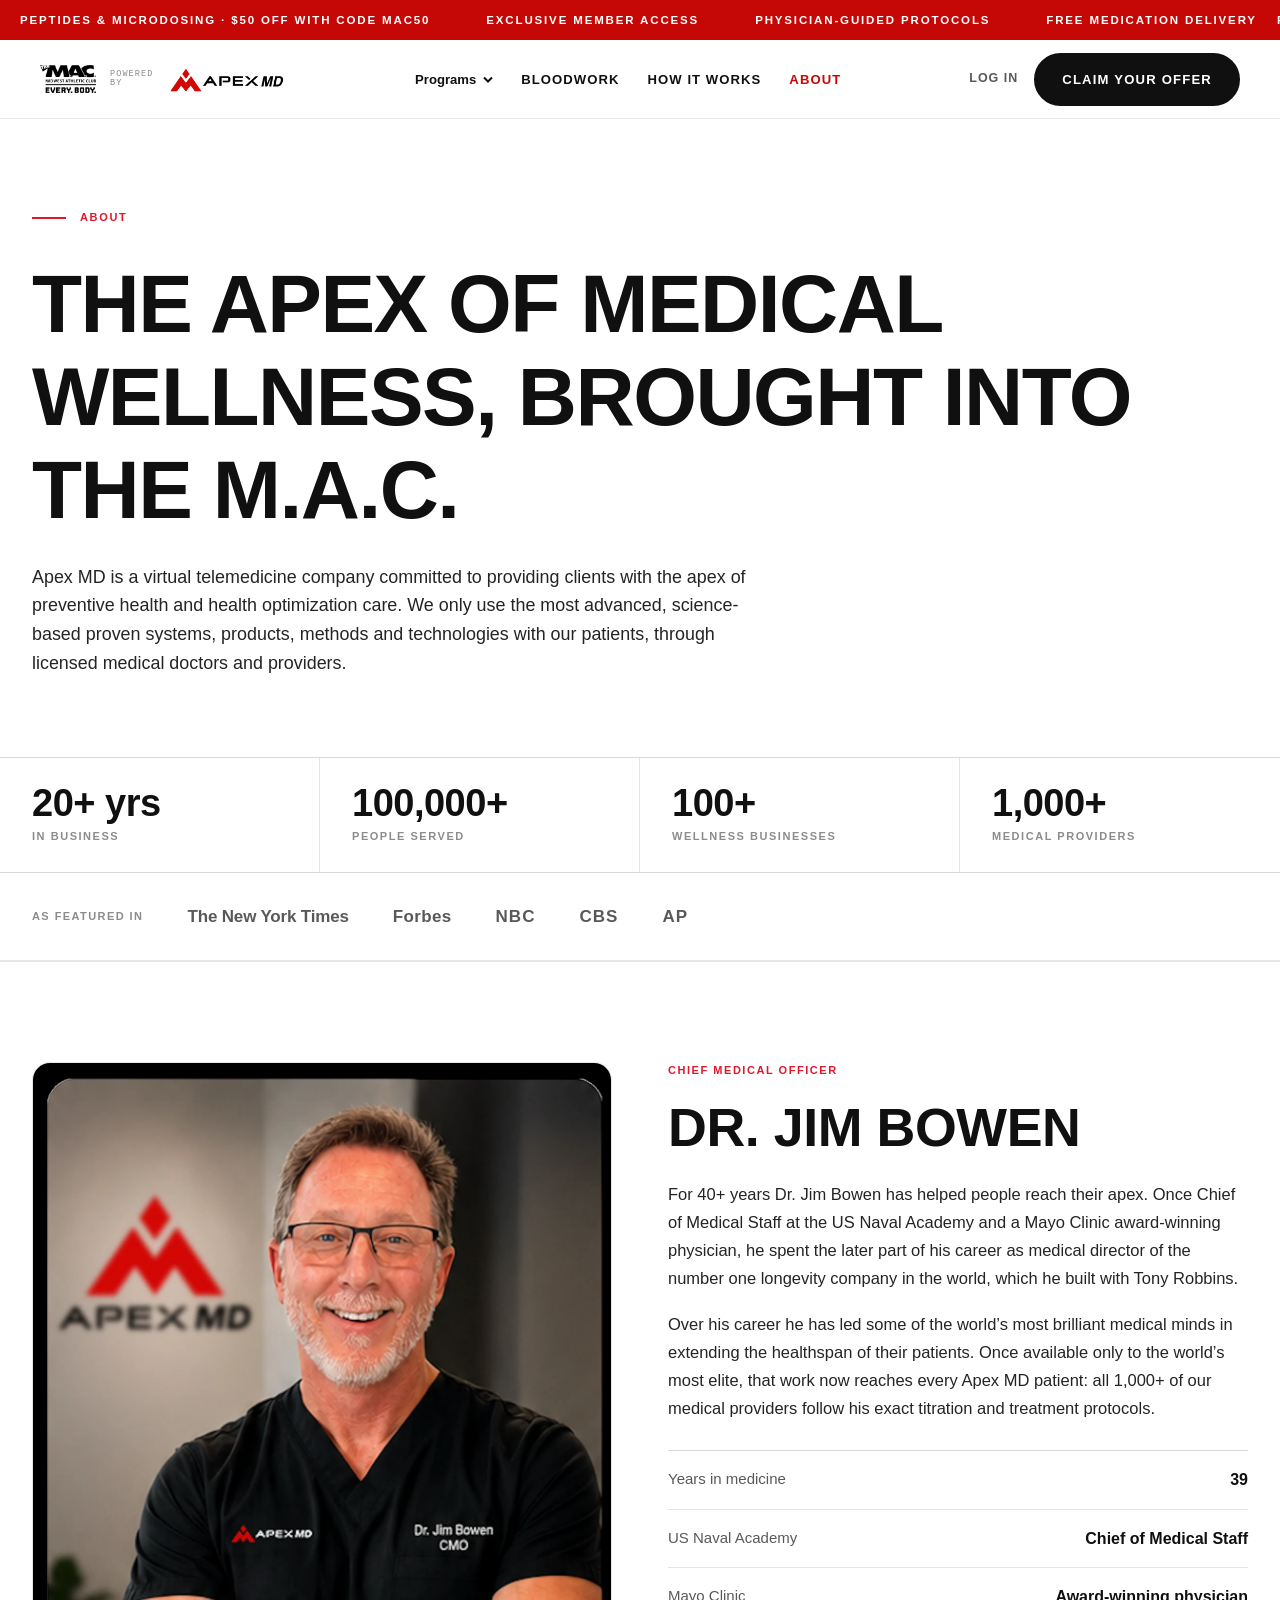
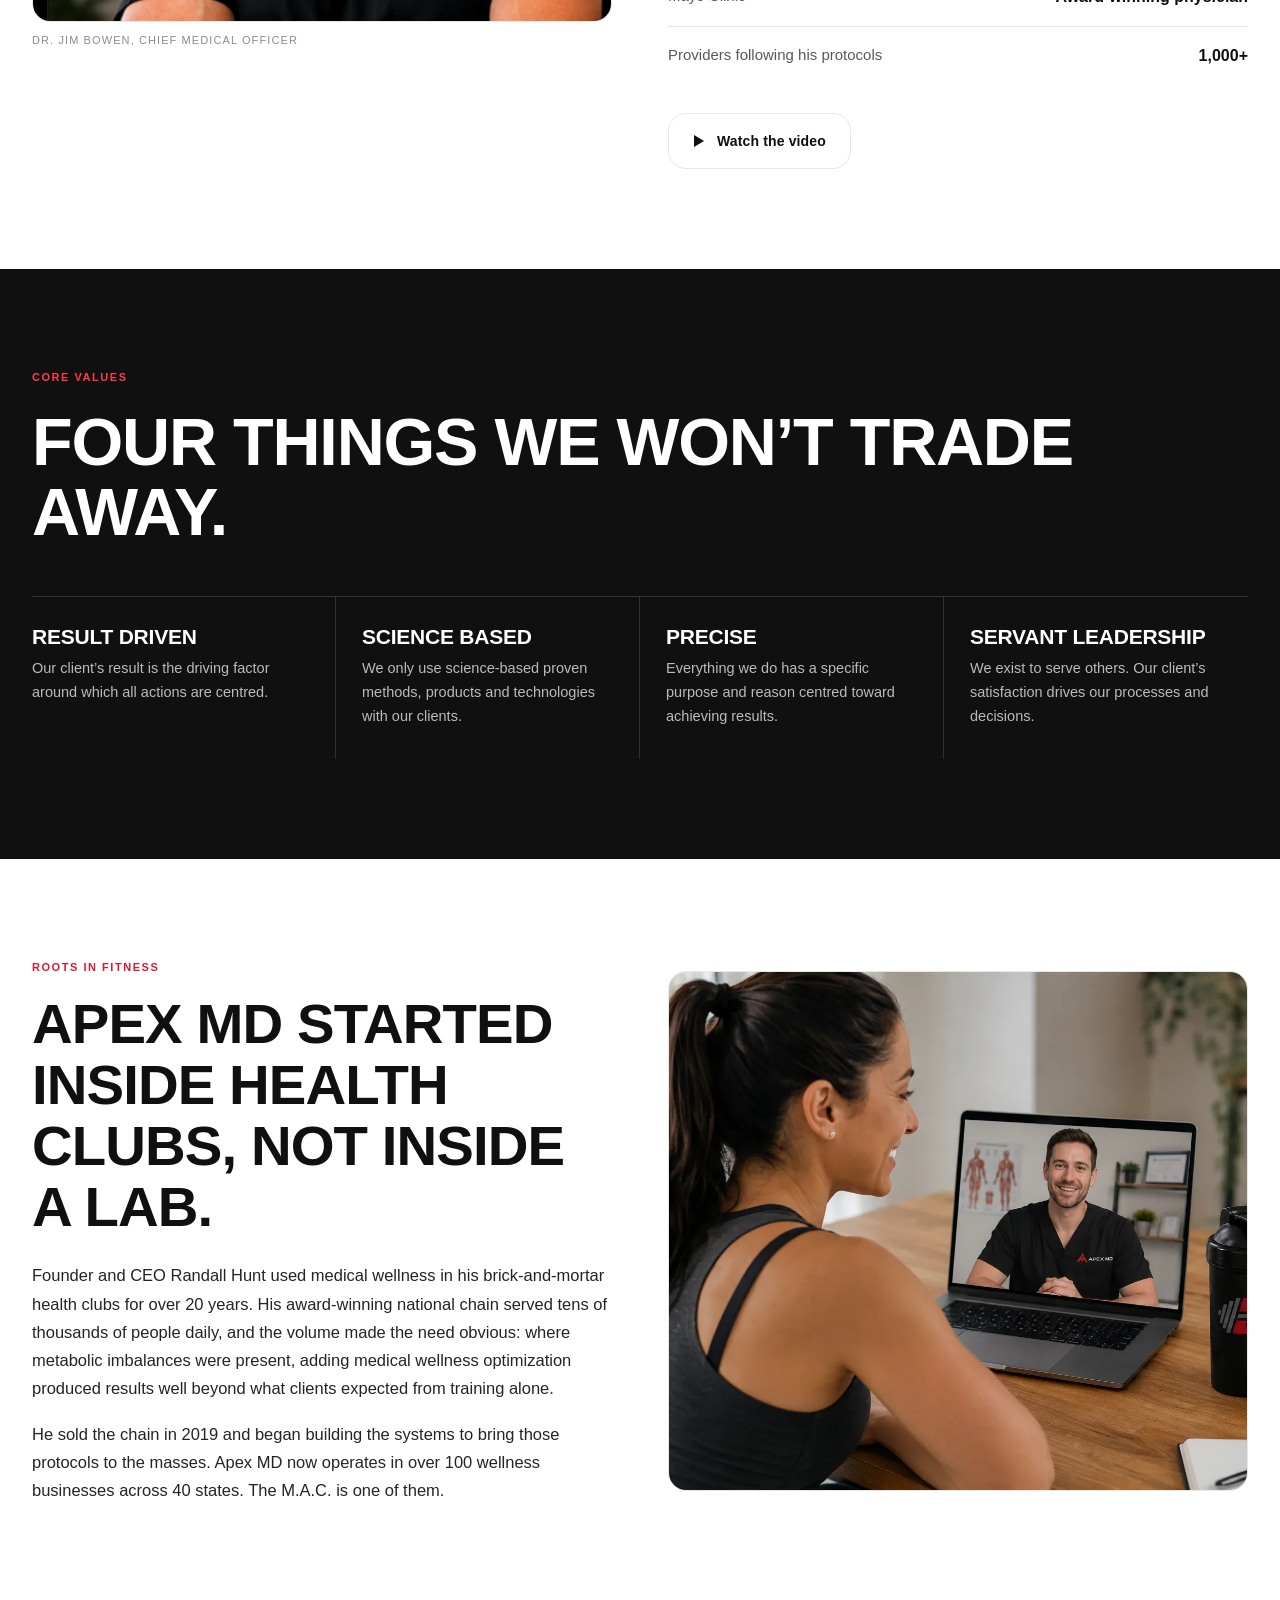
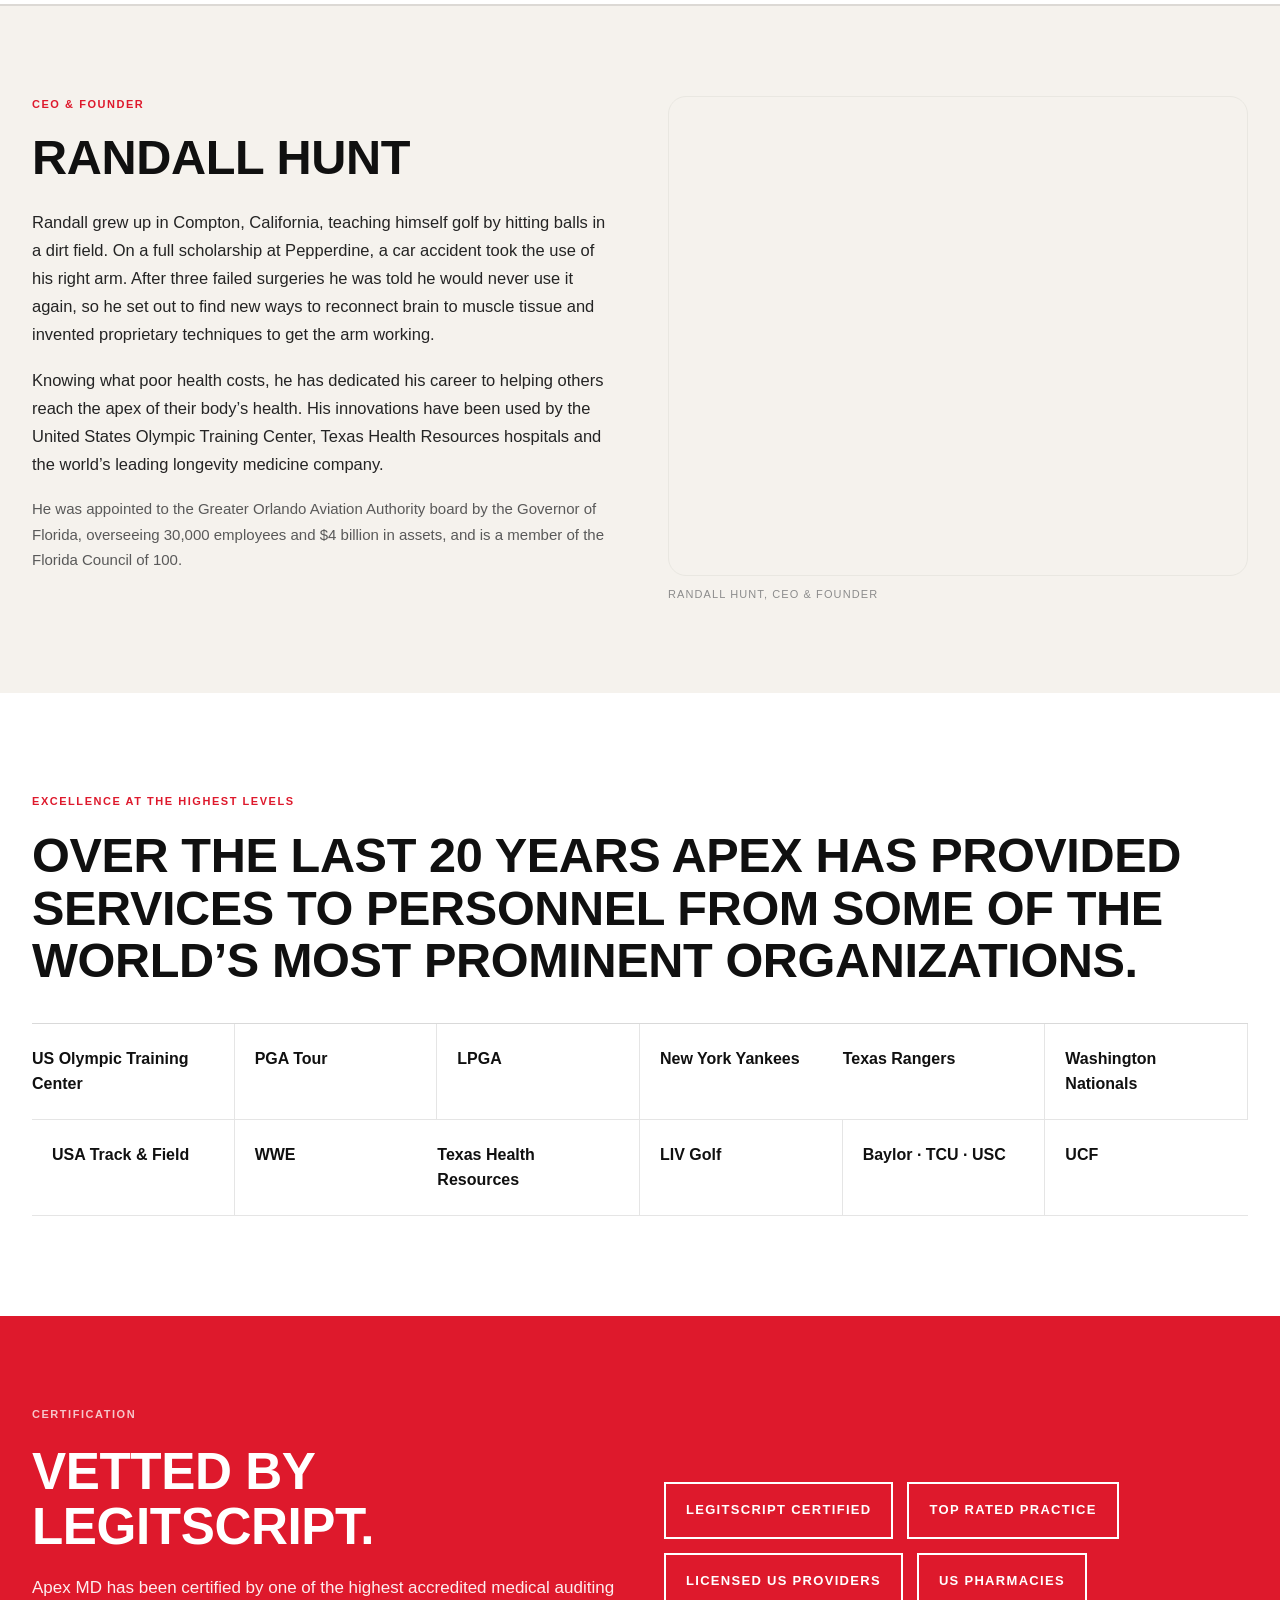
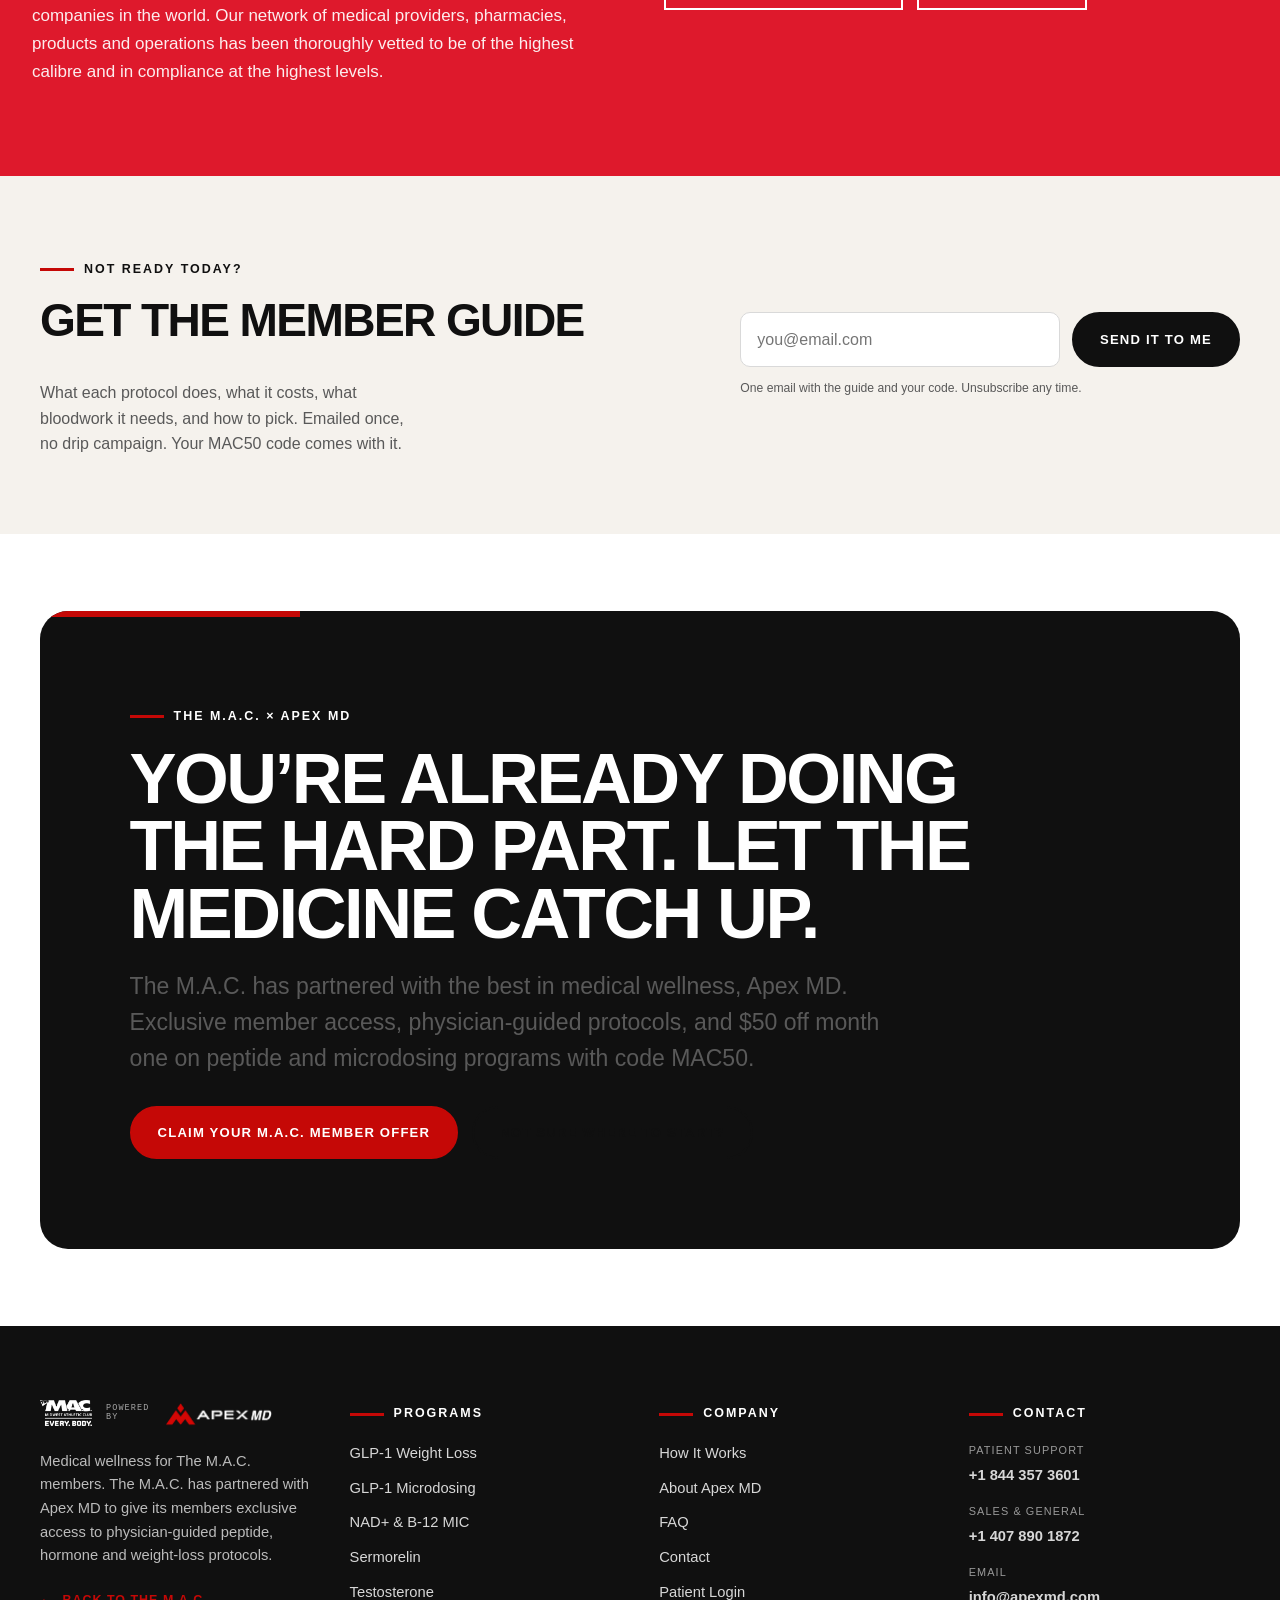
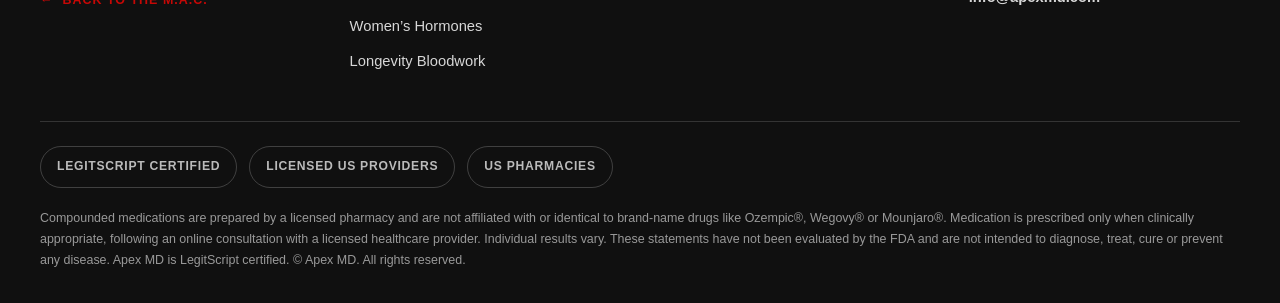
==== about.html @ b4d1290d "Build the MAC × Apex MD microsite on the DF360 architecture mac.apexmd.com rebuilt from the DF360 re" ====
<!DOCTYPE html>
<html lang="en">
<head>
<meta charset="utf-8">
<meta name="viewport" content="width=device-width, initial-scale=1">
<title>About — The M.A.C. × Apex MD</title>
<meta name="description" content="Apex MD is the medical wellness partner for The M.A.C. Physician-led protocols, quarterly bloodwork, and dosing tuned to your labs.">
<link rel="canonical" href="https://mac.apexmd.com/about.html">
<meta property="og:type" content="website">
<meta property="og:title" content="About — The M.A.C. × Apex MD">
<meta property="og:description" content="Apex MD is the medical wellness partner for The M.A.C. Physician-led protocols, quarterly bloodwork, and dosing tuned to your labs.">
<meta property="og:url" content="https://mac.apexmd.com/about.html">
<link rel="stylesheet" href="mac-theme.css">

<style id="sp-responsive">
[data-spfloat]{display:none}[data-spnav]{display:flex}[data-spburger]{display:none}
[data-spcall]{display:none}[data-splogin]{display:inline}
@media (max-width:1040px){
[data-spfloat]{display:flex}[data-spnav]{display:none}[data-spburger]{display:flex}
[data-spcall]{display:inline-flex}[data-splogin]{display:none}}
@media (max-width:560px){.mac-header .mac-btn--sm{display:none}.mac-header .mac-nav{gap:14px}[data-spburger] span,[data-spcall] span{display:none}}
@media (max-width:360px){.mac-header .mac-lockup__by{display:none}}
#spQuiz[hidden],#spResult[hidden],#spStep1[hidden],#spMobile[hidden]{display:none!important}
#spMobile{position:fixed;inset:0;z-index:2000;background:var(--mac-black,#111);color:#fff;padding:26px 22px;overflow:auto}
#spMobile a{display:block;padding:14px 0;border-bottom:1px solid rgba(255,255,255,.14);color:#fff;text-decoration:none;font-weight:800;letter-spacing:.04em;text-transform:uppercase}
#spMobile .spclose{background:none;border:0;color:#fff;font-size:2rem;cursor:pointer;float:right;line-height:1}
</style>
<script src="analytics.js"></script>
<link rel="icon" href="favicon.ico" sizes="any">
<link rel="icon" type="image/png" sizes="32x32" href="favicon-32.png">
<link rel="icon" type="image/png" sizes="16x16" href="favicon-16.png">
<link rel="apple-touch-icon" href="apple-touch-icon.png">
</head>
<body>
<!-- Google Tag Manager (noscript) -->
<noscript><iframe src="https://www.googletagmanager.com/ns.html?id=GTM-MVWKWK6D"
height="0" width="0" style="display:none;visibility:hidden"></iframe></noscript>
<!-- End Google Tag Manager (noscript) -->
<div class="sc-host" data-sc-name="About"><div style="background: rgb(255, 255, 255); color: rgb(16, 16, 16); font-family: var(--mac-font-body);">
  <div class="sc-host" data-sc-name="_SiteHeader"><div style="position: sticky; top: 0px; z-index: 1000;">
  <div class="mac-offerbar">
    <div class="mac-offerbar__track">
      <div class="mac-offerbar__set"><span>Peptides &amp; microdosing &middot; $50 off with code MAC50</span><span>Exclusive member access</span><span>Physician-guided protocols</span><span>Free medication delivery</span></div>
      <div class="mac-offerbar__set" aria-hidden="true"><span>Peptides &amp; microdosing &middot; $50 off with code MAC50</span><span>Exclusive member access</span><span>Physician-guided protocols</span><span>Free medication delivery</span></div>
    </div>
  </div>
  <header class="mac-header" style="position: static;">
    <div class="mac-container mac-nav">
      <a class="mac-lockup" href="index.html" style="display: flex; align-items: center; gap: 14px;">
        <img class="mac-lockup__mac" src="img/mac/logo-mac-dark.webp?v=67c2aa31" alt="The M.A.C." fetchpriority="high" decoding="async">
        <span class="mac-lockup__by" style="font-family: var(--mac-font-mono); font-size: 8.5px; line-height: 1.1; letter-spacing: 0.13em; text-transform: uppercase; color: var(--mac-gray-500); white-space: nowrap;">Powered<br>by</span>
        <img class="mac-lockup__apex" src="img/mac/logo-apex-dark.webp?v=c590a35a" alt="Apex MD" width="900" height="241" fetchpriority="high" decoding="async">
      </a>
      <nav class="mac-nav__links" data-spnav="1" style="">
        <div style="position: relative;">
          <button type="button" aria-haspopup="true" aria-expanded="false" style="display: flex; align-items: center; gap: 7px; background: none; border: 0px; padding: 8px 0px; cursor: pointer; font: inherit; color: inherit;">
            <span>Programs</span>
            <svg width="10" height="7" viewBox="0 0 10 7" fill="none" aria-hidden="true"><path d="M1 1.5 5 5.5 9 1.5" stroke="currentColor" stroke-width="2"></path></svg>
          </button>
          <div class="mac-navmenu" style="display: none;">
            <a href="weight-loss.html">GLP-1 Weight Loss</a>
            <a href="glp-1-microdosing.html">GLP-1 Microdosing</a>
            <a href="nad.html">NAD+ &amp; B-12 MIC</a>
            <a href="sermorelin.html">Sermorelin</a>
            <a href="testosterone.html">Testosterone</a>
            <a href="hormones.html">Women’s Hormones</a>
            <a href="bloodwork.html">Longevity Bloodwork</a>
          </div>
          
        </div>
        <a href="bloodwork.html">Bloodwork</a>
        <a href="how-it-works.html">How It Works</a>
        <a href="about.html" aria-current="page" style="color: var(--mac-red);">About</a>
      </nav>
      <div style="display: flex; align-items: center; gap: 16px; flex: 0 0 auto;">
        <button data-spburger="1" aria-label="Menu" style="align-items: center; gap: 9px; background: none; border: 0px; cursor: pointer; padding: 8px 2px; font-size: 0.8rem; font-weight: 800; letter-spacing: 0.08em; text-transform: uppercase; color: var(--mac-black);">
          <svg width="20" height="12" viewBox="0 0 20 12" fill="none" aria-hidden="true"><path d="M0 1h20M0 6h20M0 11h20" stroke="currentColor" stroke-width="2"></path></svg>
          <span>Menu</span>
        </button>
        <a href="tel:+18443573601" data-spcall="1" aria-label="Call patient support" style="align-items: center; gap: 8px; font-size: 0.78rem; font-weight: 800; letter-spacing: 0.06em; text-transform: uppercase; color: var(--mac-black); white-space: nowrap;">
          <svg width="15" height="15" viewBox="0 0 24 24" fill="none" aria-hidden="true"><path d="M22 16.9v3a2 2 0 0 1-2.2 2 19.8 19.8 0 0 1-8.6-3.1 19.5 19.5 0 0 1-6-6A19.8 19.8 0 0 1 2.1 4.2 2 2 0 0 1 4.1 2h3a2 2 0 0 1 2 1.7c.1.9.4 1.8.7 2.6a2 2 0 0 1-.5 2.1L8.1 9.7a16 16 0 0 0 6 6l1.3-1.3a2 2 0 0 1 2.1-.4c.8.3 1.7.6 2.6.7a2 2 0 0 1 1.7 2Z" stroke="currentColor" stroke-width="2"></path></svg>
          <span>Call</span>
        </a>
        <a href="https://ehr.apexmd.com/login" data-splogin="1" style="font-size: 0.78rem; font-weight: 800; letter-spacing: 0.08em; text-transform: uppercase; color: var(--mac-gray-700); white-space: nowrap;">Log In</a>
        <button class="mac-btn mac-btn--red mac-btn--sm" style="white-space: nowrap;">Claim Your Offer</button>
      </div>
    </div>
  </header>
  </div><button class="mac-float" data-spfloat="1" style="">
  <span>Not sure where to start? Take the 60-second quiz</span>
  <span style="color: var(--mac-red);">→</span></button></div>

  <section data-screen-label="Hero" style="border-bottom: 1px solid rgb(217, 217, 217);">
    <div style="max-width: 1320px; margin: 0px auto; padding: 90px 32px 80px;">
      <div style="display: flex; align-items: center; gap: 14px; margin-bottom: 30px;">
        <span style="width: 34px; height: 2px; background: rgb(222, 25, 44); display: block;"></span>
        <span style="font-size: 11px; font-weight: 700; letter-spacing: 0.15em; text-transform: uppercase; color: rgb(222, 25, 44);">About</span>
      </div>
      <h1 style="font-size: clamp(44px, 6.4vw, 96px); line-height: 1.14; letter-spacing: -0.018em; margin: 0px 0px 26px; max-width: 15em;">The Apex of Medical Wellness, Brought Into The M.A.C.</h1>
      <p style="font-size: clamp(16px, 1.4vw, 20px); line-height: 1.6; color: rgb(36, 36, 36); max-width: 42em; margin: 0px;">Apex MD is a virtual telemedicine company committed to providing clients with the apex of preventive health and health optimization care. We only use the most advanced, science-based proven systems, products, methods and technologies with our patients, through licensed medical doctors and providers.</p>
    </div>
    <div style="display: grid; grid-template-columns: repeat(auto-fit, minmax(200px, 1fr)); border-top: 1px solid rgb(217, 217, 217); max-width: 1320px; margin: 0px auto;">
      <div style="padding: 26px 32px; border-right: 1px solid rgba(0, 0, 0, 0.1);">
        <div style="font-size: clamp(26px, 3vw, 38px); font-weight: 700; letter-spacing: -0.013em; line-height: 1;">20+ yrs</div>
        <div style="font-size: 11px; font-weight: 700; letter-spacing: 0.14em; text-transform: uppercase; color: rgb(140, 140, 140); margin-top: 6px;">In business</div>
      </div>
      <div style="padding: 26px 32px; border-right: 1px solid rgba(0, 0, 0, 0.1);">
        <div style="font-size: clamp(26px, 3vw, 38px); font-weight: 700; letter-spacing: -0.013em; line-height: 1;">100,000+</div>
        <div style="font-size: 11px; font-weight: 700; letter-spacing: 0.14em; text-transform: uppercase; color: rgb(140, 140, 140); margin-top: 6px;">People served</div>
      </div>
      <div style="padding: 26px 32px; border-right: 1px solid rgba(0, 0, 0, 0.1);">
        <div style="font-size: clamp(26px, 3vw, 38px); font-weight: 700; letter-spacing: -0.013em; line-height: 1;">100+</div>
        <div style="font-size: 11px; font-weight: 700; letter-spacing: 0.14em; text-transform: uppercase; color: rgb(140, 140, 140); margin-top: 6px;">Wellness businesses</div>
      </div>
      <div style="padding: 26px 32px;">
        <div style="font-size: clamp(26px, 3vw, 38px); font-weight: 700; letter-spacing: -0.013em; line-height: 1;">1,000+</div>
        <div style="font-size: 11px; font-weight: 700; letter-spacing: 0.14em; text-transform: uppercase; color: rgb(140, 140, 140); margin-top: 6px;">Medical providers</div>
      </div>
    </div>
  </section>

  <section data-screen-label="Press" style="border-bottom: 2px solid rgba(0, 0, 0, 0.1);">
    <div style="max-width: 1320px; margin: 0px auto; padding: 30px 32px; display: flex; flex-wrap: wrap; align-items: center; gap: 14px 44px;">
      <span style="font-size: 11px; font-weight: 700; letter-spacing: 0.13em; text-transform: uppercase; color: rgb(140, 140, 140);">As featured in</span>
      <span style="font-size: 17px; font-weight: 700; letter-spacing: -0.01em; color: rgb(89, 89, 89);">The New York Times</span>
      <span style="font-size: 17px; font-weight: 700; letter-spacing: 0.02em; color: rgb(89, 89, 89);">Forbes</span>
      <span style="font-size: 17px; font-weight: 700; letter-spacing: 0.06em; color: rgb(89, 89, 89);">NBC</span>
      <span style="font-size: 17px; font-weight: 700; letter-spacing: 0.06em; color: rgb(89, 89, 89);">CBS</span>
      <span style="font-size: 17px; font-weight: 700; letter-spacing: 0.06em; color: rgb(89, 89, 89);">AP</span>
    </div>
  </section>

  <section data-screen-label="Dr Bowen" style="max-width: 1320px; margin: 0px auto; padding: 100px 32px;">
    <div style="display: grid; grid-template-columns: repeat(auto-fit, minmax(320px, 1fr)); gap: 56px; align-items: start;">
      <div>
        <div style="height: 560px; border: 1px solid rgb(233, 231, 225); border-radius: 18px; overflow: hidden;">
          <img src="img/apex/bowen-portrait.webp?v=87593d85" alt="Dr. Jim Bowen, Chief Medical Officer" style="width: 100%; height: 100%; object-fit: cover; object-position: center top; display: block;" width="1214" height="1735" loading="lazy" decoding="async">
        </div>
        <div style="font-size: 11px; letter-spacing: 0.1em; text-transform: uppercase; color: rgb(140, 140, 140); margin-top: 10px;">Dr. Jim Bowen, Chief Medical Officer</div>
      </div>
      <div>
        <div style="font-size: 11px; font-weight: 700; letter-spacing: 0.14em; text-transform: uppercase; color: rgb(222, 25, 44); margin-bottom: 18px;">Chief Medical Officer</div>
        <h2 style="font-size: clamp(32px, 4.2vw, 56px); line-height: 1.08; letter-spacing: -0.008em; margin: 0px 0px 24px;">Dr. Jim Bowen</h2>
        <p style="font-size: 16.5px; line-height: 1.7; color: rgb(36, 36, 36); margin: 0px 0px 18px;">For 40+ years Dr. Jim Bowen has helped people reach their apex. Once Chief of Medical Staff at the US Naval Academy and a Mayo Clinic award-winning physician, he spent the later part of his career as medical director of the number one longevity company in the world, which he built with Tony Robbins.</p>
        <p style="font-size: 16.5px; line-height: 1.7; color: rgb(36, 36, 36); margin: 0px 0px 18px;">Over his career he has led some of the world’s most brilliant medical minds in extending the healthspan of their patients. Once available only to the world’s most elite, that work now reaches every Apex MD patient: all 1,000+ of our medical providers follow his exact titration and treatment protocols.</p>
        <div style="border-top: 1px solid rgb(217, 217, 217); margin: 28px 0px;">
          <div style="padding: 16px 0px; border-bottom: 1px solid rgba(0, 0, 0, 0.1); display: flex; justify-content: space-between; gap: 20px;"><span style="font-size: 15px; color: rgb(89, 89, 89);">Years in medicine</span><span style="font-size: 16px; font-weight: 700;">39</span></div>
          <div style="padding: 16px 0px; border-bottom: 1px solid rgba(0, 0, 0, 0.1); display: flex; justify-content: space-between; gap: 20px;"><span style="font-size: 15px; color: rgb(89, 89, 89);">US Naval Academy</span><span style="font-size: 16px; font-weight: 700;">Chief of Medical Staff</span></div>
          <div style="padding: 16px 0px; border-bottom: 1px solid rgba(0, 0, 0, 0.1); display: flex; justify-content: space-between; gap: 20px;"><span style="font-size: 15px; color: rgb(89, 89, 89);">Mayo Clinic</span><span style="font-size: 16px; font-weight: 700;">Award-winning physician</span></div>
          <div style="padding: 16px 0px; display: flex; justify-content: space-between; gap: 20px;"><span style="font-size: 15px; color: rgb(89, 89, 89);">Providers following his protocols</span><span style="font-size: 16px; font-weight: 700;">1,000+</span></div>
        </div>
        <a href="https://youtu.be/iT8X27Y_UQU" class="scp0" style="display: inline-flex; align-items: center; gap: 12px; border: 1px solid rgb(233, 231, 225); border-radius: 18px; overflow: hidden; color: rgb(16, 16, 16); text-decoration: none; font-weight: 700; font-size: 14px; letter-spacing: 0.01em; padding: 16px 24px;">
          <svg width="12" height="14" viewBox="0 0 12 14" fill="none" aria-hidden="true"><path d="M1 1l10 6-10 6z" fill="currentColor"></path></svg>
          <span>Watch the video</span>
        </a>
      </div>
    </div>
  </section>

  <section data-screen-label="Values" style="background: rgb(16, 16, 16); color: rgb(255, 255, 255);">
    <div style="max-width: 1320px; margin: 0px auto; padding: 100px 32px;">
      <div style="font-size: 11px; font-weight: 700; letter-spacing: 0.14em; text-transform: uppercase; color: rgb(255, 59, 74); margin-bottom: 20px;">Core values</div>
      <h2 style="font-size: clamp(36px, 5.2vw, 74px); line-height: 1.06; letter-spacing: -0.018em; margin: 0px 0px 48px; max-width: 18em;">Four Things We Won’t Trade Away.</h2>
      <div style="display: grid; grid-template-columns: repeat(auto-fit, minmax(250px, 1fr)); border-top: 1px solid rgba(255, 255, 255, 0.16);">
        <div style="padding: 30px 26px 30px 0px; border-right: 1px solid rgba(255, 255, 255, 0.14);">
          <h3 style="font-size: 21px; letter-spacing: -0.011em; margin: 0px 0px 10px;">Result driven</h3>
          <p style="font-size: 14.5px; line-height: 1.65; color: rgb(187, 187, 187); margin: 0px;">Our client’s result is the driving factor around which all actions are centred.</p>
        </div>
        <div style="padding: 30px 26px; border-right: 1px solid rgba(255, 255, 255, 0.14);">
          <h3 style="font-size: 21px; letter-spacing: -0.011em; margin: 0px 0px 10px;">Science based</h3>
          <p style="font-size: 14.5px; line-height: 1.65; color: rgb(187, 187, 187); margin: 0px;">We only use science-based proven methods, products and technologies with our clients.</p>
        </div>
        <div style="padding: 30px 26px; border-right: 1px solid rgba(255, 255, 255, 0.14);">
          <h3 style="font-size: 21px; letter-spacing: -0.011em; margin: 0px 0px 10px;">Precise</h3>
          <p style="font-size: 14.5px; line-height: 1.65; color: rgb(187, 187, 187); margin: 0px;">Everything we do has a specific purpose and reason centred toward achieving results.</p>
        </div>
        <div style="padding: 30px 0px 30px 26px;">
          <h3 style="font-size: 21px; letter-spacing: -0.011em; margin: 0px 0px 10px;">Servant leadership</h3>
          <p style="font-size: 14.5px; line-height: 1.65; color: rgb(187, 187, 187); margin: 0px;">We exist to serve others. Our client’s satisfaction drives our processes and decisions.</p>
        </div>
      </div>
    </div>
  </section>

  <section data-screen-label="Roots" style="max-width: 1320px; margin: 0px auto; padding: 100px 32px;">
    <div style="display: grid; grid-template-columns: repeat(auto-fit, minmax(320px, 1fr)); gap: 56px; align-items: center;">
      <div>
        <div style="font-size: 11px; font-weight: 700; letter-spacing: 0.14em; text-transform: uppercase; color: rgb(222, 25, 44); margin-bottom: 18px;">Roots in fitness</div>
        <h2 style="font-size: clamp(32px, 4.4vw, 58px); line-height: 1.08; letter-spacing: -0.016em; margin: 0px 0px 24px;">Apex MD started inside health clubs, not inside a lab.</h2>
        <p style="font-size: 16.5px; line-height: 1.7; color: rgb(36, 36, 36); margin: 0px 0px 18px;">Founder and CEO Randall Hunt used medical wellness in his brick-and-mortar health clubs for over 20 years. His award-winning national chain served tens of thousands of people daily, and the volume made the need obvious: where metabolic imbalances were present, adding medical wellness optimization produced results well beyond what clients expected from training alone.</p>
        <p style="font-size: 16.5px; line-height: 1.7; color: rgb(36, 36, 36); margin: 0px;">He sold the chain in 2019 and began building the systems to bring those protocols to the masses. Apex MD now operates in over 100 wellness businesses across 40 states. The M.A.C. is one of them.</p>
      </div>
      <div style="height: 520px; border: 1px solid rgb(233, 231, 225); border-radius: 18px; overflow: hidden;">
        <img src="img/apex/telehealth-desk.webp?v=111303de" alt="A M.A.C. member on a telehealth visit" style="object-position: 30% 50%; width: 100%; height: 100%; object-fit: cover;" width="1536" height="1024" loading="lazy" decoding="async">
      </div>
    </div>
  </section>

  <section data-screen-label="Randall" style="border-top: 2px solid rgba(0, 0, 0, 0.1); background: rgb(245, 242, 237);">
    <div style="max-width: 1320px; margin: 0px auto; padding: 90px 32px;">
      <div style="display: grid; grid-template-columns: repeat(auto-fit, minmax(320px, 1fr)); gap: 56px; align-items: start;">
        <div>
          <div style="font-size: 11px; font-weight: 700; letter-spacing: 0.14em; text-transform: uppercase; color: rgb(222, 25, 44); margin-bottom: 18px;">CEO &amp; Founder</div>
          <h2 style="font-size: clamp(30px, 3.8vw, 50px); line-height: 1.08; letter-spacing: -0.008em; margin: 0px 0px 24px;">Randall Hunt</h2>
          <p style="font-size: 16.5px; line-height: 1.7; color: rgb(36, 36, 36); margin: 0px 0px 18px;">Randall grew up in Compton, California, teaching himself golf by hitting balls in a dirt field. On a full scholarship at Pepperdine, a car accident took the use of his right arm. After three failed surgeries he was told he would never use it again, so he set out to find new ways to reconnect brain to muscle tissue and invented proprietary techniques to get the arm working.</p>
          <p style="font-size: 16.5px; line-height: 1.7; color: rgb(36, 36, 36); margin: 0px 0px 18px;">Knowing what poor health costs, he has dedicated his career to helping others reach the apex of their body’s health. His innovations have been used by the United States Olympic Training Center, Texas Health Resources hospitals and the world’s leading longevity medicine company.</p>
          <p style="font-size: 15px; line-height: 1.7; color: rgb(89, 89, 89); margin: 0px;">He was appointed to the Greater Orlando Aviation Authority board by the Governor of Florida, overseeing 30,000 employees and $4 billion in assets, and is a member of the Florida Council of 100.</p>
        </div>
        <div>
          <div style="height: 480px; border: 1px solid rgb(233, 231, 225); border-radius: 18px; overflow: hidden;">
            <image-slot id="about-randall" shape="rect" fit="cover" placeholder="Drop Randall Hunt's photo"></image-slot>
          </div>
          <div style="font-size: 11px; letter-spacing: 0.1em; text-transform: uppercase; color: rgb(140, 140, 140); margin-top: 10px;">Randall Hunt, CEO &amp; Founder</div>
        </div>
      </div>
    </div>
  </section>

  <section data-screen-label="Organizations" style="max-width: 1320px; margin: 0px auto; padding: 100px 32px;">
    <div style="font-size: 11px; font-weight: 700; letter-spacing: 0.14em; text-transform: uppercase; color: rgb(222, 25, 44); margin-bottom: 18px;">Excellence at the highest levels</div>
    <h2 style="font-size: clamp(30px, 3.8vw, 50px); line-height: 1.08; letter-spacing: -0.008em; margin: 0px 0px 16px; max-width: 24em;">Over the last 20 years Apex has provided services to personnel from some of the world’s most prominent organizations.</h2>
    <div style="display: grid; grid-template-columns: repeat(auto-fit, minmax(200px, 1fr)); border-top: 1px solid rgb(217, 217, 217); margin-top: 36px;">
      <div style="padding: 22px 20px 22px 0px; border-right: 1px solid rgba(0, 0, 0, 0.1); border-bottom: 1px solid rgba(0, 0, 0, 0.1); font-size: 16px; font-weight: 700;">US Olympic Training Center</div>
      <div style="padding: 22px 20px; border-right: 1px solid rgba(0, 0, 0, 0.1); border-bottom: 1px solid rgba(0, 0, 0, 0.1); font-size: 16px; font-weight: 700;">PGA Tour</div>
      <div style="padding: 22px 20px; border-right: 1px solid rgba(0, 0, 0, 0.1); border-bottom: 1px solid rgba(0, 0, 0, 0.1); font-size: 16px; font-weight: 700;">LPGA</div>
      <div style="padding: 22px 0px 22px 20px; border-bottom: 1px solid rgba(0, 0, 0, 0.1); font-size: 16px; font-weight: 700;">New York Yankees</div>
      <div style="padding: 22px 20px 22px 0px; border-right: 1px solid rgba(0, 0, 0, 0.1); border-bottom: 1px solid rgba(0, 0, 0, 0.1); font-size: 16px; font-weight: 700;">Texas Rangers</div>
      <div style="padding: 22px 20px; border-right: 1px solid rgba(0, 0, 0, 0.1); border-bottom: 1px solid rgba(0, 0, 0, 0.1); font-size: 16px; font-weight: 700;">Washington Nationals</div>
      <div style="padding: 22px 20px; border-right: 1px solid rgba(0, 0, 0, 0.1); border-bottom: 1px solid rgba(0, 0, 0, 0.1); font-size: 16px; font-weight: 700;">USA Track &amp; Field</div>
      <div style="padding: 22px 0px 22px 20px; border-bottom: 1px solid rgba(0, 0, 0, 0.1); font-size: 16px; font-weight: 700;">WWE</div>
      <div style="padding: 22px 20px 22px 0px; border-right: 1px solid rgba(0, 0, 0, 0.1); border-bottom: 1px solid rgba(0, 0, 0, 0.1); font-size: 16px; font-weight: 700;">Texas Health Resources</div>
      <div style="padding: 22px 20px; border-right: 1px solid rgba(0, 0, 0, 0.1); border-bottom: 1px solid rgba(0, 0, 0, 0.1); font-size: 16px; font-weight: 700;">LIV Golf</div>
      <div style="padding: 22px 20px; border-right: 1px solid rgba(0, 0, 0, 0.1); border-bottom: 1px solid rgba(0, 0, 0, 0.1); font-size: 16px; font-weight: 700;">Baylor · TCU · USC</div>
      <div style="padding: 22px 0px 22px 20px; border-bottom: 1px solid rgba(0, 0, 0, 0.1); font-size: 16px; font-weight: 700;">UCF</div>
    </div>
  </section>

  <section data-screen-label="LegitScript" style="background: rgb(222, 25, 44); color: rgb(255, 255, 255);">
    <div style="max-width: 1320px; margin: 0px auto; padding: 90px 32px;">
      <div style="display: grid; grid-template-columns: repeat(auto-fit, minmax(300px, 1fr)); gap: 48px; align-items: center;">
        <div>
          <div style="font-size: 11px; font-weight: 700; letter-spacing: 0.14em; text-transform: uppercase; opacity: 0.75; margin-bottom: 20px;">Certification</div>
          <h2 style="font-size: clamp(30px, 4vw, 52px); line-height: 1.08; letter-spacing: -0.008em; margin: 0px 0px 20px;">Vetted by LegitScript.</h2>
          <p style="font-size: 17px; line-height: 1.65; margin: 0px; opacity: 0.92;">Apex MD has been certified by one of the highest accredited medical auditing companies in the world. Our network of medical providers, pharmacies, products and operations has been thoroughly vetted to be of the highest calibre and in compliance at the highest levels.</p>
        </div>
        <div style="display: flex; flex-wrap: wrap; gap: 14px;">
          <div style="border: 2px solid rgb(255, 255, 255); padding: 16px 20px; font-size: 13px; font-weight: 700; letter-spacing: 0.1em; text-transform: uppercase;">LegitScript certified</div>
          <div style="border: 2px solid rgb(255, 255, 255); padding: 16px 20px; font-size: 13px; font-weight: 700; letter-spacing: 0.1em; text-transform: uppercase;">Top rated practice</div>
          <div style="border: 2px solid rgb(255, 255, 255); padding: 16px 20px; font-size: 13px; font-weight: 700; letter-spacing: 0.1em; text-transform: uppercase;">Licensed US providers</div>
          <div style="border: 2px solid rgb(255, 255, 255); padding: 16px 20px; font-size: 13px; font-weight: 700; letter-spacing: 0.1em; text-transform: uppercase;">US pharmacies</div>
        </div>
      </div>
    </div>
  </section>

  <div class="sc-host" data-sc-name="_SiteFooter"><section class="mac-section mac-section--tight mac-section--soft" data-screen-label="Lead capture">
  <div class="mac-container">
    <div class="mac-split mac-split--lead" style="align-items: center;">
      <div>
        <div class="mac-kicker">Not Ready Today?</div>
        <h2 style="font-size: clamp(2rem, 3.6vw, 3.4rem);">Get the Member Guide</h2>
        <p class="mac-muted" style="max-width: 42ch; margin: 0px;">What each protocol does, what it costs, what bloodwork it needs, and how to pick. Emailed once, no drip campaign. Your MAC50 code comes with it.</p>
      </div>
      <div>
        
          <form style="display: flex; flex-wrap: wrap; gap: 12px;" data-lead="guide">
            <input type="text" name="company" tabindex="-1" autocomplete="off" aria-hidden="true" style="position:absolute;left:-9999px;width:1px;height:1px;opacity:0">
            <label for="lead-email" style="position: absolute; width: 1px; height: 1px; overflow: hidden; clip: rect(0px, 0px, 0px, 0px);">Email address</label>
            <input class="mac-field" id="lead-email" name="email" type="email" required="" placeholder="you@email.com" style="flex: 1 1 220px;">
            <button class="mac-btn mac-btn--red" type="submit">Send It To Me</button>
            <p class="mac-muted" style="flex: 1 1 100%; font-size: 0.76rem; margin: 0px;">One email with the guide and your code. Unsubscribe any time.</p>
          </form>
        
        
      </div>
    </div>
  </div></section><section class="mac-section mac-section--tight" style="background: var(--mac-white);">
  <div class="mac-container">
    <div class="mac-cta">
      <div class="mac-kicker" style="color: var(--mac-white);">The M.A.C. × Apex MD</div>
      <h2>You’re Already Doing the Hard Part. Let the Medicine Catch Up.</h2>
      <p class="mac-lead mac-muted" style="margin-bottom: 30px;">The M.A.C. has partnered with the best in medical wellness, Apex MD. Exclusive member access, physician-guided protocols, and $50 off month one on peptide and microdosing programs with code MAC50.</p>
      <div style="display: flex; flex-wrap: wrap; gap: 14px;">
        <a class="mac-btn mac-btn--red" href="https://formmac.apexmd.com/?categoryId=weight-loss" target="_blank" rel="noopener">Claim Your M.A.C. Member Offer</a>
        <a class="mac-btn mac-btn--outline" href="how-it-works.html">Not Sure Where to Start?</a>
      </div>
    </div>
  </div></section><footer class="mac-footer">
  <div class="mac-container">
    <div class="mac-grid" style="grid-template-columns: repeat(auto-fit, minmax(230px, 1fr));">
      <div>
        <div style="display: flex; align-items: center; gap: 14px; margin-bottom: 22px;">
          <img src="img/mac/logo-mac-white.webp?v=9cd1b303" alt="The M.A.C." style="height: 26px; width: auto;" loading="lazy" decoding="async">
          <span style="font-family: var(--mac-font-mono); font-size: 8.5px; line-height: 1.1; letter-spacing: 0.13em; text-transform: uppercase; color: rgba(255,255,255,0.62); white-space: nowrap;">Powered<br>by</span>
          <img src="img/mac/logo-apex-white.webp?v=296ee9a3" alt="Apex MD" style="height: 30px; width: auto;" width="900" height="241" loading="lazy" decoding="async">
        </div>
        <p style="max-width: 34em; color: rgb(187, 187, 187); font-size: 0.92rem;">Medical wellness for The M.A.C. members. The M.A.C. has partnered with Apex MD to give its members exclusive access to physician-guided peptide, hormone and weight-loss protocols.</p>
        <a href="https://www.defined.com" style="display: inline-flex; align-items: center; gap: 9px; color: var(--mac-red); font-size: 0.78rem; font-weight: 800; letter-spacing: 0.08em; text-transform: uppercase;"><span>←</span><span>Back to The M.A.C.</span></a>
      </div>
      <div>
        <div class="mac-kicker" style="color: var(--mac-white);">Programs</div>
        <div style="display: flex; flex-direction: column; gap: 11px; font-size: 0.92rem;">
          <a href="weight-loss.html">GLP-1 Weight Loss</a>
          <a href="glp-1-microdosing.html">GLP-1 Microdosing</a>
          <a href="nad.html">NAD+ &amp; B-12 MIC</a>
          <a href="sermorelin.html">Sermorelin</a>
          <a href="testosterone.html">Testosterone</a>
          <a href="hormones.html">Women’s Hormones</a>
          <a href="bloodwork.html">Longevity Bloodwork</a>
        </div>
      </div>
      <div>
        <div class="mac-kicker" style="color: var(--mac-white);">Company</div>
        <div style="display: flex; flex-direction: column; gap: 11px; font-size: 0.92rem;">
          <a href="how-it-works.html">How It Works</a>
          <a href="about.html">About Apex MD</a>
          <a href="faq.html">FAQ</a>
          <a href="contact.html">Contact</a>
          <a href="https://ehr.apexmd.com/login">Patient Login</a>
        </div>
      </div>
      <div>
        <div class="mac-kicker" style="color: var(--mac-white);">Contact</div>
        <div style="display: flex; flex-direction: column; gap: 16px; font-size: 0.92rem;">
          <div>
            <div style="font-size: 0.68rem; color: rgb(153, 153, 153); letter-spacing: 0.1em; text-transform: uppercase; margin-bottom: 4px;">Patient support</div>
            <a href="tel:+18443573601" style="font-weight: 800;">+1 844 357 3601</a>
          </div>
          <div>
            <div style="font-size: 0.68rem; color: rgb(153, 153, 153); letter-spacing: 0.1em; text-transform: uppercase; margin-bottom: 4px;">Sales &amp; general</div>
            <a href="tel:+14078901872" style="font-weight: 800;">+1 407 890 1872</a>
          </div>
          <div>
            <div style="font-size: 0.68rem; color: rgb(153, 153, 153); letter-spacing: 0.1em; text-transform: uppercase; margin-bottom: 4px;">Email</div>
            <a href="mailto:info@apexmd.com" style="font-weight: 800;">info@apexmd.com</a>
          </div>
        </div>
      </div>
    </div>
    <div class="mac-footer__bottom">
      <div class="mac-feature-strip" style="margin-bottom: 20px;">
        <span class="mac-chip" style="background: transparent; border-color: rgba(255, 255, 255, 0.2); color: rgb(187, 187, 187);">LegitScript certified</span>
        <span class="mac-chip" style="background: transparent; border-color: rgba(255, 255, 255, 0.2); color: rgb(187, 187, 187);">Licensed US providers</span>
        <span class="mac-chip" style="background: transparent; border-color: rgba(255, 255, 255, 0.2); color: rgb(187, 187, 187);">US pharmacies</span>
      </div>
      <p style="margin: 0px; font-size: 0.78rem; line-height: 1.7;">Compounded medications are prepared by a licensed pharmacy and are not affiliated with or identical to brand-name drugs like Ozempic®, Wegovy® or Mounjaro®. Medication is prescribed only when clinically appropriate, following an online consultation with a licensed healthcare provider. Individual results vary. These statements have not been evaluated by the FDA and are not intended to diagnose, treat, cure or prevent any disease. Apex MD is LegitScript certified. © Apex MD. All rights reserved.</p>
    </div>
  </div></footer></div></div></div>

  <div class="mac-quiz__backdrop" id="spQuiz" hidden>
    <div class="mac-quiz">
      <div class="mac-quiz__head">
        <div style="display: flex; align-items: baseline; gap: 14px;">
          <span style="font-size: 0.68rem; font-weight: 800; letter-spacing: 0.16em; text-transform: uppercase; color: var(--mac-red);"><span id="spStepLabel">01 / 02</span></span>
          <span style="font-size: 0.95rem; font-weight: 800; letter-spacing: 0.04em; text-transform: uppercase;">Find Your Program</span>
        </div>
        <button aria-label="Close" data-spquiz-close="1" style="background: none; border: 0px; color: inherit; cursor: pointer; font-size: 1.5rem; line-height: 1; padding: 2px 6px;">×</button>
      </div>

      
        <div class="mac-quiz__body" id="spStep1">
          <h2 style="font-size: clamp(2rem, 4vw, 3rem); margin-bottom: 12px;">What Are You Here to Change?</h2>
          <p class="mac-muted" style="margin-bottom: 22px;">Pick the one that sounds most like you. We will point you at the right protocol and pre-fill your intake.</p>
          <div style="display: grid; gap: 0px;">
            <button class="mac-quiz__opt" data-key="glp1"><span class="mac-quiz__num">01</span><b>Lose weight and keep it off</b><span style="color: var(--mac-red); font-weight: 800;">→</span></button>
            <button class="mac-quiz__opt" data-key="micro"><span class="mac-quiz__num">02</span><b>Quiet the food noise and improve metabolic health</b><span style="color: var(--mac-red); font-weight: 800;">→</span></button>
            <button class="mac-quiz__opt" data-key="nad"><span class="mac-quiz__num">03</span><b>Get my energy back at the cellular level</b><span style="color: var(--mac-red); font-weight: 800;">→</span></button>
            <button class="mac-quiz__opt" data-key="sermorelin"><span class="mac-quiz__num">04</span><b>Build muscle, recover faster, sleep deeper</b><span style="color: var(--mac-red); font-weight: 800;">→</span></button>
            <button class="mac-quiz__opt" data-key="trt"><span class="mac-quiz__num">05</span><b>Drive, strength and vitality — men</b><span style="color: var(--mac-red); font-weight: 800;">→</span></button>
            <button class="mac-quiz__opt" data-key="hrt"><span class="mac-quiz__num">06</span><b>Mood, sleep and balance — women</b><span style="color: var(--mac-red); font-weight: 800;">→</span></button>
            <button class="mac-quiz__opt" data-key="b12"><span class="mac-quiz__num">07</span><b>A straightforward energy lift</b><span style="color: var(--mac-red); font-weight: 800;">→</span></button>
            <button class="mac-quiz__opt" data-key="bloodwork" style="border-bottom: 0px;"><span class="mac-quiz__num">08</span><b>Not sure yet — show me my numbers first</b><span style="color: var(--mac-red); font-weight: 800;">→</span></button>
          </div>
        </div>
        <div class="mac-quiz__body" id="spResult" hidden>
          <div class="mac-kicker" style="margin-bottom:14px">Your recommended protocol</div>
          <h2 style="font-size:clamp(2.2rem,4.4vw,3.4rem);margin-bottom:16px" id="spName"></h2>
          <p style="font-size:1.05rem;margin-bottom:24px" id="spWhy"></p>
          <div class="mac-stats mac-stats--light" style="border-top:1px solid var(--mac-gray-300);border-bottom:1px solid var(--mac-gray-300);margin-bottom:26px">
            <div class="mac-stat"><div class="mac-stat__label" style="margin:0 0 6px">Member price</div><div class="mac-stat__num" style="font-size:1.6rem" id="spPrice"></div></div>
            <div class="mac-stat"><div class="mac-stat__label" style="margin:0 0 6px">Bloodwork</div><div class="mac-stat__num" style="font-size:1.6rem" id="spLabs"></div></div>
            <div class="mac-stat"><div class="mac-stat__label" style="margin:0 0 6px">Commitment</div><div class="mac-stat__num" style="font-size:1.6rem">Month to month</div></div>
          </div>
          <div style="display:flex;flex-wrap:wrap;gap:12px;align-items:center">
            <a class="mac-btn mac-btn--red" id="spForm" href="#">Claim Your M.A.C. Member Offer</a>
            <a class="mac-btn mac-btn--outline" id="spPage" href="#">Read the program first</a>
            <button class="mac-btn mac-btn--ghost" type="button" data-spquiz-back="1"><span aria-hidden="true">←</span> Back to questions</button>
          </div>
        </div>
      

      
    </div>
  </div>
<div id="spMobile" hidden>
  <button class="spclose" data-spmobile-close="1" aria-label="Close menu">&times;</button>
  <div style="clear:both;height:8px"></div>
  <a href="weight-loss.html">GLP-1 Weight Loss</a>
  <a href="glp-1-microdosing.html">GLP-1 Microdosing</a>
  <a href="testosterone.html">Testosterone</a>
  <a href="hormones.html">Hormone Replacement</a>
  <a href="nad.html">NAD+</a>
  <a href="sermorelin.html">Sermorelin</a>
  <a href="bloodwork.html">Bloodwork</a>
  <a href="how-it-works.html">How It Works</a>
  <a href="about.html">About</a>
  <a href="faq.html">FAQ</a>
  <a href="contact.html">Contact</a>
  <a href="#" data-spquiz-open="1" style="color:var(--mac-red,#C50806)">Find My Program &rarr;</a>
</div>
<script src="mac-app.js"></script>
<script src="chatbot.js"></script>
<script src="affiliate.js"></script>
</body>
</html>
---- mac-theme.css ----
/* =========================================================
   THE M.A.C. × APEX MD — Brand CSS
   Accent sampled from the MAC Intro Launch kit.
   ========================================================= */

/* ---------- Brand Variables ---------- */
:root {
  --mac-black: #101010;          /* dark ground */
  --mac-charcoal: #1A1A1A;
  --mac-gray-900: #242424;
  --mac-gray-700: #595959;
  --mac-gray-500: #8C8C8C;
  --mac-gray-300: #D9D9D9;
  --mac-gray-200: #E9E7E1;       /* desk */
  --mac-gray-100: #F5F2ED;       /* light ground */
  --mac-white: #FFFFFF;

  /* Accent — MAC × Apex MD red.
     --mac-red    : deep tone. CTA fills, and red TEXT on light grounds.
     --mac-red-bright / -light : vivid tones. Use ONLY on dark grounds;
     #FF4A38 on white is ~1.9:1 and fails contrast. */
  --mac-red: #C50806;
  --mac-red-dark: #9E0604;
  --mac-red-bright: #FF4A38;
  --mac-red-light: #FF8A7C;

  --mac-font-display: "Helvetica Neue", HelveticaNeue, Helvetica, Arial, sans-serif;
  --mac-font-body: "Helvetica Neue", Helvetica, Arial, sans-serif;
  --mac-font-mono: Menlo, "SF Mono", ui-monospace, Consolas, monospace;

  --mac-radius-sm: 10px;
  --mac-radius-md: 18px;
  --mac-radius-lg: 28px;
  --mac-radius-pill: 999px;

  --mac-shadow: 0 18px 50px rgba(0, 0, 0, 0.10);
  --mac-shadow-hover: 0 24px 70px rgba(0, 0, 0, 0.16);

  --mac-container: 1240px;
  --mac-section-space: clamp(72px, 9vw, 140px);
  --mac-transition: 220ms ease;
}

/* ---------- Reset ---------- */
*,
*::before,
*::after {
  box-sizing: border-box;
}

html {
  scroll-behavior: smooth;
}

body {
  margin: 0;
  background: var(--mac-white);
  color: var(--mac-black);
  font-family: var(--mac-font-body);
  font-size: 16px;
  line-height: 1.6;
  -webkit-font-smoothing: antialiased;
}

img,
video {
  display: block;
  max-width: 100%;
}

a {
  color: inherit;
  text-decoration: none;
}

button,
input,
textarea,
select {
  font: inherit;
}

/* ---------- Layout ---------- */
.mac-container {
  width: 100%;
  max-width: calc(var(--mac-container) + 80px);
  padding-inline: 40px;
  margin-inline: auto;
}

.mac-section {
  padding-block: var(--mac-section-space);
}

.mac-section--tight {
  padding-block: clamp(48px, 6vw, 88px);
}

.mac-section--dark {
  background: var(--mac-black);
  color: var(--mac-white);
}

.mac-section--soft {
  background: var(--mac-gray-100);
}

.mac-grid {
  display: grid;
  gap: clamp(24px, 3vw, 42px);
}

.mac-grid--2 {
  grid-template-columns: repeat(2, minmax(0, 1fr));
}

.mac-grid--3 {
  grid-template-columns: repeat(3, minmax(0, 1fr));
}

.mac-grid--4 {
  grid-template-columns: repeat(4, minmax(0, 1fr));
}

/* ---------- Typography ---------- */
.mac-kicker,
.eyebrow {
  display: inline-flex;
  align-items: center;
  gap: 10px;
  margin: 0 0 18px;
  font-size: 0.78rem;
  font-weight: 800;
  letter-spacing: 0.16em;
  text-transform: uppercase;
}

.mac-kicker::before,
.eyebrow::before {
  content: "";
  width: 34px;
  height: 3px;
  background: var(--mac-red);
}

h1,
h2,
h3,
.mac-display {
  margin-top: 0;
  font-family: var(--mac-font-display);
  font-weight: 900;
  line-height: 0.96;
  letter-spacing: -0.035em;
  text-transform: uppercase;
}

h1,
.mac-h1 {
  font-size: clamp(3.5rem, 8vw, 8.75rem);
}

h2,
.mac-h2 {
  font-size: clamp(2.5rem, 5.5vw, 5.6rem);
}

h3,
.mac-h3 {
  font-size: clamp(1.6rem, 2.7vw, 2.8rem);
}

p {
  margin: 0 0 1.25em;
}

.mac-lead {
  max-width: 760px;
  font-size: clamp(1.1rem, 1.8vw, 1.45rem);
  line-height: 1.55;
}

.mac-muted {
  color: var(--mac-gray-700);
}

.mac-section--dark .mac-muted {
  color: #BBBBBB;
}

/* ---------- Header / Navigation ---------- */
.mac-header {
  position: sticky;
  top: 0;
  z-index: 1000;
  background: rgba(255, 255, 255, 0.94);
  border-bottom: 1px solid rgba(0, 0, 0, 0.08);
  backdrop-filter: blur(16px);
}

.mac-nav {
  min-height: 78px;
  display: flex;
  align-items: center;
  justify-content: space-between;
  gap: 28px;
}

.mac-logo {
  max-width: 150px;
}

.mac-nav__links {
  display: flex;
  align-items: center;
  gap: 28px;
  font-size: 0.82rem;
  font-weight: 800;
  letter-spacing: 0.08em;
  text-transform: uppercase;
}

.mac-nav__links a {
  position: relative;
  padding-block: 8px;
}

.mac-nav__links a::after {
  content: "";
  position: absolute;
  left: 0;
  bottom: 2px;
  width: 100%;
  height: 2px;
  background: var(--mac-red);
  transform: scaleX(0);
  transform-origin: right;
  transition: transform var(--mac-transition);
}

.mac-nav__links a:hover::after {
  transform: scaleX(1);
  transform-origin: left;
}

/* ---------- Buttons ---------- */
.mac-btn,
button.mac-btn {
  display: inline-flex;
  align-items: center;
  justify-content: center;
  min-height: 52px;
  padding: 14px 26px;
  border: 2px solid var(--mac-black);
  border-radius: var(--mac-radius-pill);
  background: var(--mac-black);
  color: var(--mac-white);
  font-size: 0.82rem;
  font-weight: 900;
  letter-spacing: 0.09em;
  text-transform: uppercase;
  cursor: pointer;
  transition:
    transform var(--mac-transition),
    background var(--mac-transition),
    color var(--mac-transition),
    border-color var(--mac-transition);
}

.mac-btn:hover {
  transform: translateY(-2px);
  background: var(--mac-red);
  border-color: var(--mac-red);
}

.mac-btn--outline {
  background: transparent;
  color: var(--mac-black);
}

.mac-btn--outline:hover {
  color: var(--mac-white);
}

.mac-section--dark .mac-btn--outline {
  border-color: var(--mac-white);
  color: var(--mac-white);
}

.mac-btn--red {
  border-color: var(--mac-red);
  background: var(--mac-red);
}

.mac-btn--red:hover {
  border-color: var(--mac-red-dark);
  background: var(--mac-red-dark);
}

/* ---------- Hero ---------- */
.mac-hero {
  position: relative;
  min-height: 78vh;
  display: grid;
  align-items: end;
  overflow: hidden;
  background: var(--mac-black);
  color: var(--mac-white);
}

.mac-hero__media {
  position: absolute;
  inset: 0;
}

.mac-hero__media img,
.mac-hero__media video {
  width: 100%;
  height: 100%;
  object-fit: cover;
}

.mac-hero::after {
  content: "";
  position: absolute;
  inset: 0;
  background:
    linear-gradient(180deg, rgba(0,0,0,0.12) 10%, rgba(0,0,0,0.78) 100%);
}

.mac-hero__content {
  position: relative;
  z-index: 2;
  padding-block: clamp(80px, 10vw, 140px) clamp(60px, 7vw, 100px);
}

.mac-hero h1 {
  max-width: 980px;
  margin-bottom: 24px;
}

.mac-hero p {
  max-width: 700px;
  font-size: clamp(1.08rem, 1.6vw, 1.3rem);
}

/* ---------- Split Editorial Section ---------- */
.mac-split {
  display: grid;
  grid-template-columns: minmax(0, 0.95fr) minmax(0, 1.05fr);
  gap: clamp(36px, 7vw, 100px);
  align-items: center;
}

.mac-split--lead {
  grid-template-columns: minmax(0, 1.1fr) minmax(0, 0.9fr);
}

.mac-split__media {
  min-height: 560px;
  overflow: hidden;
  border-radius: var(--mac-radius-lg);
}

.mac-split__media img {
  width: 100%;
  height: 100%;
  min-height: inherit;
  object-fit: cover;
}

/* ---------- Cards ---------- */
.mac-card {
  overflow: hidden;
  border: 1px solid var(--mac-gray-200);
  border-radius: var(--mac-radius-md);
  background: var(--mac-white);
  transition:
    transform var(--mac-transition),
    box-shadow var(--mac-transition);
}

.mac-card:hover {
  transform: translateY(-6px);
  box-shadow: var(--mac-shadow-hover);
}

.mac-card__image {
  aspect-ratio: 4 / 3;
  overflow: hidden;
  background: var(--mac-gray-100);
}

.mac-card__image img {
  width: 100%;
  height: 100%;
  object-fit: cover;
  transition: transform 450ms ease;
}

.mac-card:hover .mac-card__image img {
  transform: scale(1.035);
}

.mac-card__body {
  padding: clamp(22px, 3vw, 34px);
}

.mac-card__body h3 {
  margin-bottom: 12px;
}

.mac-card__body p:last-child {
  margin-bottom: 0;
}

/* ---------- Pillar / Method Cards ---------- */
.mac-pillar {
  padding: 30px 0;
  border-top: 1px solid var(--mac-gray-300);
}

.mac-pillar:last-child {
  border-bottom: 1px solid var(--mac-gray-300);
}

.mac-pillar__title {
  display: flex;
  align-items: baseline;
  gap: 14px;
  margin-bottom: 10px;
}

.mac-pillar__title strong {
  font-family: var(--mac-font-display);
  font-size: clamp(1.8rem, 3vw, 3rem);
  line-height: 1;
  text-transform: uppercase;
}

.mac-pillar__title span {
  font-size: 1rem;
  font-weight: 700;
}

/* ---------- Image Tiles / Locations ---------- */
.mac-tile {
  position: relative;
  min-height: 460px;
  overflow: hidden;
  border-radius: var(--mac-radius-md);
  background: var(--mac-charcoal);
  color: var(--mac-white);
}

.mac-tile img {
  position: absolute;
  inset: 0;
  width: 100%;
  height: 100%;
  object-fit: cover;
  transition: transform 500ms ease;
}

.mac-tile::after {
  content: "";
  position: absolute;
  inset: 0;
  background: linear-gradient(180deg, transparent 30%, rgba(0,0,0,0.82) 100%);
}

.mac-tile:hover img {
  transform: scale(1.045);
}

.mac-tile__content {
  position: absolute;
  z-index: 2;
  inset: auto 28px 28px;
}

.mac-tile__content h3 {
  margin-bottom: 8px;
}

/* ---------- Feature Strip ---------- */
.mac-feature-strip {
  display: flex;
  flex-wrap: wrap;
  gap: 12px;
}

.mac-chip {
  display: inline-flex;
  align-items: center;
  padding: 10px 16px;
  border: 1px solid var(--mac-gray-300);
  border-radius: var(--mac-radius-pill);
  background: var(--mac-white);
  font-size: 0.76rem;
  font-weight: 800;
  letter-spacing: 0.06em;
  text-transform: uppercase;
}

/* ---------- Accent Rule ---------- */
.mac-rule {
  width: 100%;
  height: 1px;
  border: 0;
  background: var(--mac-gray-300);
}

.mac-rule--red {
  width: 72px;
  height: 4px;
  background: var(--mac-red);
}

/* ---------- CTA Banner ---------- */
.mac-cta {
  position: relative;
  overflow: hidden;
  padding: clamp(48px, 7vw, 92px);
  border-radius: var(--mac-radius-lg);
  background: var(--mac-black);
  color: var(--mac-white);
}

.mac-cta::before {
  content: "";
  position: absolute;
  width: 260px;
  height: 6px;
  top: 0;
  left: 0;
  background: var(--mac-red);
}

.mac-cta h2 {
  max-width: 900px;
  margin-bottom: 22px;
}

/* ---------- Forms ---------- */
.mac-field {
  width: 100%;
  min-height: 52px;
  padding: 14px 16px;
  border: 1px solid var(--mac-gray-300);
  border-radius: var(--mac-radius-sm);
  background: var(--mac-white);
  color: var(--mac-black);
  outline: none;
  transition:
    border-color var(--mac-transition),
    box-shadow var(--mac-transition);
}

.mac-field:focus {
  border-color: var(--mac-black);
  box-shadow: 0 0 0 3px rgba(0, 0, 0, 0.08);
}

textarea.mac-field {
  min-height: 150px;
  resize: vertical;
}

/* ---------- Footer ---------- */
.mac-footer {
  padding-block: 72px 32px;
  background: var(--mac-black);
  color: var(--mac-white);
}

.mac-footer a {
  color: #D7D7D7;
  transition: color var(--mac-transition);
}

.mac-footer a:hover {
  color: var(--mac-white);
}

.mac-footer__bottom {
  margin-top: 48px;
  padding-top: 24px;
  border-top: 1px solid rgba(255,255,255,0.15);
  color: #999999;
  font-size: 0.85rem;
}

/* ---------- Optional Apex MD / MAC Boost Section ---------- */
.mac-boost {
  background:
    radial-gradient(circle at top right, rgba(215,25,32,0.12), transparent 34%),
    var(--mac-black);
  color: var(--mac-white);
}

.mac-boost-card {
  height: 100%;
  padding: clamp(26px, 3vw, 38px);
  border: 1px solid rgba(255,255,255,0.16);
  border-radius: var(--mac-radius-md);
  background: rgba(255,255,255,0.055);
  backdrop-filter: blur(8px);
}

.mac-boost-card h3 {
  margin-bottom: 12px;
}

.mac-boost-card p {
  color: #C9C9C9;
}

/* ---------- Utility Classes ---------- */
.mac-text-center { text-align: center; }
.mac-text-white { color: var(--mac-white); }
.mac-text-red { color: var(--mac-red); }
.mac-bg-black { background: var(--mac-black); }
.mac-bg-soft { background: var(--mac-gray-100); }

.mac-max-copy {
  max-width: 760px;
}

.mac-mx-auto {
  margin-inline: auto;
}

/* ---------- Responsive ---------- */
@media (max-width: 960px) {
  .mac-grid--4,
  .mac-grid--3 {
    grid-template-columns: repeat(2, minmax(0, 1fr));
  }

  .mac-split {
    grid-template-columns: 1fr;
  }

  .mac-split__media {
    min-height: 420px;
  }

  .mac-nav__links {
    display: none;
  }
}

@media (max-width: 680px) {
  .mac-container {
    padding-inline: 20px;
  }

  .mac-grid--4,
  .mac-grid--3,
  .mac-grid--2 {
    grid-template-columns: 1fr;
  }

  h1,
  .mac-h1 {
    font-size: clamp(3rem, 17vw, 5rem);
  }

  h2,
  .mac-h2 {
    font-size: clamp(2.25rem, 12vw, 3.7rem);
  }

  .mac-hero {
    min-height: 70vh;
  }

  .mac-hero__content {
    padding-bottom: 54px;
  }

  .mac-card,
  .mac-tile,
  .mac-cta,
  .mac-split__media {
    border-radius: 16px;
  }

  .mac-tile {
    min-height: 390px;
  }
}

/* ---------- Accessibility ---------- */
@media (prefers-reduced-motion: reduce) {
  *,
  *::before,
  *::after {
    scroll-behavior: auto !important;
    transition: none !important;
    animation: none !important;
  }
}


/* ---------- Additions for the MAC Boost site ---------- */
@keyframes dfMarquee { from { transform: translateX(0) } to { transform: translateX(-50%) } }
@keyframes dfFade { from { opacity: 0 } to { opacity: 1 } }
@keyframes dfRise { from { opacity: 0; transform: translateY(16px) } to { opacity: 1; transform: none } }

.mac-offerbar {
  display: flex; align-items: center; height: 40px; overflow: hidden;
  background: var(--mac-red); color: var(--mac-white);
}
.mac-offerbar__track { display: flex; width: 200%; animation: dfMarquee 30s linear infinite; }
.mac-offerbar__set {
  display: flex; gap: 56px; width: 50%; flex: none; padding-left: 20px; align-items: center;
  font-size: 0.72rem; font-weight: 800; letter-spacing: 0.16em; text-transform: uppercase; white-space: nowrap;
}

.mac-btn--sm { min-height: 44px; padding: 10px 20px; font-size: 0.74rem; }
.mac-btn--white { border-color: var(--mac-white); background: var(--mac-white); color: var(--mac-black); }
.mac-btn--white:hover { border-color: var(--mac-red); background: var(--mac-red); color: var(--mac-white); }

.mac-menu {
  position: absolute; top: 100%; left: -14px; padding-top: 18px; z-index: 40;
  animation: dfFade .14s ease;
}
.mac-menu__panel {
  width: 380px; overflow: hidden; background: var(--mac-white);
  border: 1px solid var(--mac-gray-200); border-radius: var(--mac-radius-md); box-shadow: var(--mac-shadow);
}
.mac-menu__item {
  display: flex; justify-content: space-between; gap: 16px; align-items: center;
  padding: 14px 20px; border-bottom: 1px solid var(--mac-gray-200);
  font-size: 0.95rem; font-weight: 700; transition: background var(--mac-transition), color var(--mac-transition);
}
.mac-menu__item:last-child { border-bottom: 0; }
.mac-menu__item:hover { background: var(--mac-gray-100); color: var(--mac-red); }
.mac-menu__price { font-size: 0.76rem; font-weight: 700; color: var(--mac-gray-500); }

.mac-stats { display: grid; grid-template-columns: repeat(auto-fit, minmax(190px, 1fr)); gap: 0; }
.mac-stat { padding: 22px 26px 22px 0; }
.mac-stat + .mac-stat { padding-left: 26px; border-left: 1px solid rgba(255,255,255,0.16); }
.mac-stat__num { font-family: var(--mac-font-display); font-size: clamp(1.9rem, 3vw, 2.8rem); font-weight: 900; line-height: 1; text-transform: uppercase; letter-spacing: -0.02em; }
.mac-stat__label { margin-top: 6px; font-size: 0.68rem; font-weight: 800; letter-spacing: 0.14em; text-transform: uppercase; color: var(--mac-gray-500); }
.mac-stats--light .mac-stat + .mac-stat { border-left-color: var(--mac-gray-300); }

.mac-price { border: 1px solid var(--mac-gray-200); border-radius: var(--mac-radius-md); overflow: hidden; background: var(--mac-white); box-shadow: var(--mac-shadow); }
.mac-price__head {
  padding: 20px 24px; background: var(--mac-red); color: var(--mac-white);
  border-radius: var(--mac-radius-md) var(--mac-radius-md) 0 0;
}
.mac-price__body {
  padding: 26px 24px; background: var(--mac-white);
  border: 1px solid var(--mac-gray-200); border-top: 0;
  border-radius: 0 0 var(--mac-radius-md) var(--mac-radius-md);
}
.mac-price .mac-price__head, .mac-price .mac-price__body { border-radius: 0; border-top: 0; }
.mac-price__amount { font-family: var(--mac-font-display); font-size: 3.4rem; font-weight: 900; line-height: 1; text-transform: uppercase; letter-spacing: -0.03em; }
.mac-list { display: flex; flex-direction: column; gap: 10px; margin: 0; padding: 0; list-style: none; }
.mac-list li { display: flex; gap: 10px; font-size: 0.95rem; }
.mac-list li::before { content: ""; flex: none; width: 8px; height: 8px; margin-top: 8px; border-radius: 50%; background: var(--mac-red); }

.mac-faq { border-top: 1px solid var(--mac-gray-300); }
.mac-faq details { border-bottom: 1px solid var(--mac-gray-300); }
.mac-faq summary { display: flex; justify-content: space-between; align-items: center; gap: 20px; padding: 22px 0; cursor: pointer; font-size: 1.1rem; font-weight: 700; list-style: none; }
.mac-faq summary::-webkit-details-marker { display: none; }
.mac-faq summary span:last-child { flex: none; color: var(--mac-red); font-size: 1.5rem; line-height: 1; transition: transform var(--mac-transition); }
.mac-faq details[open] summary span:last-child { transform: rotate(45deg); }
.mac-faq p { max-width: 62ch; margin: 0 0 24px; color: var(--mac-gray-700); }

.mac-quiz__backdrop { position: fixed; inset: 0; z-index: 2000; display: flex; align-items: flex-start; justify-content: center; padding: 40px 20px; overflow-y: auto; background: rgba(11,11,11,0.82); animation: dfFade .18s ease; }
.mac-quiz { width: min(760px, 100%); background: var(--mac-white); border-radius: var(--mac-radius-lg); overflow: hidden; animation: dfRise .24s cubic-bezier(.2,.7,.3,1); }
.mac-quiz__head { display: flex; align-items: center; justify-content: space-between; gap: 16px; padding: 20px 28px; background: var(--mac-black); color: var(--mac-white); }
.mac-quiz__body { padding: 32px 28px 30px; }
.mac-quiz__opt { display: flex; align-items: center; gap: 18px; width: 100%; padding: 16px 14px; text-align: left; background: none; border: 0; border-bottom: 1px solid var(--mac-gray-200); border-radius: var(--mac-radius-sm); cursor: pointer; transition: background var(--mac-transition), padding-left var(--mac-transition); }
.mac-quiz__opt:hover { background: var(--mac-gray-100); padding-left: 22px; }
.mac-quiz__opt b { flex: 1; font-family: var(--mac-font-body); font-size: 1.05rem; font-weight: 700; }
.mac-quiz__num { width: 26px; flex: none; font-size: 0.7rem; font-weight: 800; letter-spacing: 0.08em; color: var(--mac-red); }

.mac-float { position: fixed; left: 0; right: 0; bottom: 0; z-index: 900; display: none; align-items: center; justify-content: space-between; gap: 12px; width: 100%; padding: 16px 20px; background: var(--mac-black); color: var(--mac-white); border: 0; border-top: 3px solid var(--mac-red); font-weight: 800; font-size: 0.9rem; text-align: left; cursor: pointer; }

.mac-product { display: flex; align-items: center; justify-content: center; padding: 26px; background: var(--mac-gray-100); border-radius: var(--mac-radius-md); }
.mac-product img { max-height: 220px; width: auto; }

.mac-compare { display: grid; grid-template-columns: repeat(auto-fit, minmax(300px, 1fr)); gap: 24px; }
.mac-compare__col { padding: 30px; border: 1px solid var(--mac-gray-200); border-radius: var(--mac-radius-md); }
.mac-compare__col--win { background: var(--mac-black); color: var(--mac-white); border-color: var(--mac-black); }

/* ---------- Press strip ----------
   Publisher marks stay MONOCHROME on purpose. Their real brand colours would
   read as endorsement rather than "as featured in", and five competing house
   palettes in one row looks like a link farm. The lift comes from size,
   centring, a red kicker and a hover, not from colour.
   Heights are set per mark: NYT is a 7.4:1 wordmark and NBC/AP/ABC are 1:1
   roundels, so one shared height would make the roundels tower over the
   wordmarks. These are matched by eye, not by number. */
.mac-press { text-align: center; }
.mac-press__kicker {
  margin: 0 0 26px;
  font-family: var(--mac-font-mono);
  font-size: 0.68rem;
  font-weight: 700;
  letter-spacing: 0.22em;
  text-transform: uppercase;
  color: var(--mac-red);
}
.mac-press__row {
  list-style: none;
  margin: 0;
  padding: 0;
  display: flex;
  flex-wrap: wrap;
  align-items: center;
  justify-content: center;
  gap: 26px clamp(30px, 5vw, 64px);
}
.mac-press__row li { display: flex; align-items: center; flex: 0 0 auto; }
/* Same trap as the header lockup: as flex items these marks shrink, and the
   global `img{max-width:100%}` then resolves against a 0-width parent and
   collapses them to nothing while their heights still apply. */
.mac-press__row img { flex: 0 0 auto; max-width: none; }
.mac-press img {
  width: auto;
  opacity: .62;
  filter: grayscale(1);
  transition: opacity var(--mac-transition), transform var(--mac-transition), filter var(--mac-transition);
}
.mac-press__nyt    { height: 34px; }
.mac-press__forbes { height: 30px; }
.mac-press__nbc    { height: 42px; }
.mac-press__ap     { height: 36px; }
.mac-press__abc    { height: 40px; }
.mac-press img:hover { opacity: 1; transform: translateY(-2px); }

/* Entrance: staggered, and armed by JS so a script failure never hides logos. */
.mac-press.is-armed .mac-press__row li { opacity: 0; transform: translateY(10px); }
.mac-press__row li { transition: opacity .5s ease, transform .5s cubic-bezier(.22,.8,.3,1); }
.mac-press.is-in .mac-press__row li { opacity: 1; transform: none; }
.mac-press.is-armed .mac-press__row li:nth-child(1) { transition-delay: 0ms }
.mac-press.is-armed .mac-press__row li:nth-child(2) { transition-delay: 70ms }
.mac-press.is-armed .mac-press__row li:nth-child(3) { transition-delay: 140ms }
.mac-press.is-armed .mac-press__row li:nth-child(4) { transition-delay: 210ms }
.mac-press.is-armed .mac-press__row li:nth-child(5) { transition-delay: 280ms }

@media (max-width: 560px) {
  .mac-press__row { gap: 22px 26px; }
  .mac-press__nyt { height: 26px } .mac-press__forbes { height: 23px }
  .mac-press__nbc { height: 32px } .mac-press__ap { height: 28px } .mac-press__abc { height: 30px }
}
@media (prefers-reduced-motion: reduce) {
  .mac-press.is-armed .mac-press__row li { opacity: 1; transform: none; transition: none; }
  .mac-press img:hover { transform: none; }
}
.mac-section--dark .mac-press img { opacity: .75; filter: grayscale(1) invert(1); }

/* form groups (used by the contact form) */
.mac-field-group > label {
  display: block; margin-bottom: 7px;
  font-size: 0.7rem; font-weight: 800; letter-spacing: 0.1em; text-transform: uppercase;
  color: var(--mac-gray-700);
}
.mac-field-group textarea.mac-field { min-height: 140px; }
.input { width: 100%; }
.field > label { display: block; margin-bottom: 6px; font-size: 0.78rem; color: var(--mac-gray-700); }

/* the persistent CTA bar sits over the footer below 1040px — reserve its space on the flow element */
@media (max-width: 1040px) {
  .mac-footer { padding-bottom: 112px; }
}


/* ---------- Hero framed around the logo burned into the video ----------
   The tour footage carries the MAC mark in the bottom-centre, so the
   copy stays in a left column, the scrim is weighted left instead of down,
   and the bottom-centre band is kept clear. */
.mac-hero--framed { min-height: 88vh; align-items: center; }

.mac-hero--framed::after {
  background: linear-gradient(96deg,
    rgba(0,0,0,0.90) 0%,
    rgba(0,0,0,0.66) 40%,
    rgba(0,0,0,0.22) 70%,
    rgba(0,0,0,0.06) 100%);
}

.mac-hero--framed .mac-hero__content {
  padding-block: clamp(90px, 10vw, 150px) clamp(130px, 15vw, 210px);
}
/* The hero still is a spin class: the lead rider's face occupies roughly
   50%-72% of the frame width, upper half. The headline is held to the left
   ~46% so it never crosses her, and its size is capped lower than the global
   h1 clamp so a narrow column does not turn into six lines. The chip row and
   buttons sit lower, below her face, so they are free to run wider -- which
   is what keeps the chips on a single line. */
.mac-hero--framed .mac-hero__content h1 {
  max-width: min(15ch, 46%);
  font-size: clamp(2.9rem, 5.2vw, 5.1rem);
}
.mac-hero--framed .mac-hero__content > p { max-width: min(46ch, 45%); }
.mac-hero--framed .mac-hero__content > div { max-width: none; }

/* Keep the hero's benefit chips on one row. */
.mac-hero--framed .mac-feature-strip {
  flex-wrap: nowrap;
  gap: 10px;
  width: max-content;
  max-width: 100%;
}
.mac-hero--framed .mac-feature-strip .mac-chip {
  white-space: nowrap;
  padding: 9px 14px;
  font-size: 0.7rem;
  letter-spacing: 0.05em;
}
@media (max-width: 1180px) {
  .mac-hero--framed .mac-feature-strip .mac-chip { font-size: 0.64rem; padding: 8px 11px; letter-spacing: 0.04em; }
}

@media (max-width: 900px) {
  .mac-hero--framed::after {
    background: linear-gradient(180deg,
      rgba(0,0,0,0.45) 0%, rgba(0,0,0,0.70) 45%, rgba(0,0,0,0.88) 100%);
  }
  .mac-hero--framed .mac-hero__content h1,
  .mac-hero--framed .mac-hero__content > p,
  .mac-hero--framed .mac-hero__content > div { max-width: none; }
  .mac-hero--framed .mac-hero__content h1 { font-size: clamp(2.6rem, 9vw, 4rem); }
  /* one row is a desktop luxury; on a phone let them wrap */
  .mac-hero--framed .mac-feature-strip { flex-wrap: wrap; width: auto; }
  .mac-hero--framed .mac-feature-strip .mac-chip { font-size: 0.66rem; }
  .mac-hero--framed .mac-hero__content { padding-bottom: clamp(150px, 28vw, 230px); }
}

/* ---------- Co-brand lockup: The M.A.C. · powered by · Apex MD ----------
   The Apex MD PNG carries ~29% transparent padding, so its box height is
   set ~1.15x the MAC mark to land at a matching optical height.
   Sizes step down with the viewport: at full size the lockup is ~368px,
   which overflows the header bar between the container max-width and the
   1040px burger breakpoint, and crowds the burger on a phone. */
/* Do NOT let the lockup flex-shrink. If it collapses toward 0 width, the
   global `img { max-width: 100% }` resolves against that 0 and clamps BOTH
   marks to zero width while their heights still apply -- an invisible logo.
   The marks are stepped down by the media queries below instead. */
.mac-lockup { flex: 0 0 auto; }
.mac-lockup > img,
.mac-lockup__by { flex: 0 0 auto; max-width: none; }
.mac-lockup__mac { height: 28px; width: auto; }
.mac-lockup__apex   { height: 32px; width: auto; }

@media (max-width: 1200px) {
  .mac-lockup { gap: 10px; }
  .mac-lockup__mac { height: 24px; }
  .mac-lockup__apex   { height: 27px; }
}
@media (max-width: 1040px) {
  .mac-lockup { gap: 9px; }
  .mac-lockup__mac { height: 22px; }
  .mac-lockup__apex   { height: 25px; }
  .mac-lockup__by     { font-size: 7.5px; letter-spacing: 0.1em; }
}
@media (max-width: 420px) {
  .mac-lockup { gap: 7px; }
  .mac-lockup__mac { height: 18px; }
  .mac-lockup__apex   { height: 21px; }
  .mac-lockup__by     { font-size: 7px; letter-spacing: 0.06em; }
}

/* ---------- Programs dropdown ----------
   The panel is hidden with an inline display:none so it cannot flash before
   mac-app.js runs; opening clears that inline value and this rule applies. */
.mac-navmenu {
  display: flex;
  flex-direction: column;
  position: absolute;
  top: calc(100% + 12px);
  left: -18px;
  min-width: 232px;
  padding: 10px;
  background: var(--mac-white);
  border: 1px solid var(--mac-gray-200);
  border-radius: var(--mac-radius-sm);
  box-shadow: 0 18px 44px rgba(0, 0, 0, 0.13);
  z-index: 1200;
}
/* The panel sits 12px below the button. That gap is neither the button nor the
   panel, so travelling across it fired mouseleave and shut the menu before the
   pointer arrived. This invisible bridge spans the gap and keeps the hover
   surface continuous. */
.mac-navmenu::before {
  content: "";
  position: absolute;
  top: -14px;
  left: 0;
  right: 0;
  height: 14px;
}
.mac-navmenu a {
  padding: 10px 12px;
  font-size: 0.9rem;
  font-weight: 600;
  letter-spacing: 0.01em;
  color: var(--mac-black);
  border-radius: 7px;
  white-space: nowrap;
  transition: background var(--mac-transition), color var(--mac-transition);
}
.mac-navmenu a:hover,
.mac-navmenu a:focus-visible { background: var(--mac-gray-100); color: var(--mac-red); }
.mac-navmenu a[aria-current="page"] { color: var(--mac-red); }


/* ---------- Ghost button ----------
   .mac-btn--ghost is used on all 12 pages (the quiz's "Back" control) but was
   never defined, so it inherited .mac-btn's white text and rendered
   white-on-white inside the light quiz modal: present, clickable, invisible.
   It is a tertiary control on a LIGHT ground, so it gets ink, not paper. */
/* The base rule is `.mac-btn, button.mac-btn`; that second selector is
   (0,1,1) and outranks a bare `.mac-btn--ghost` (0,1,0) on a <button>, so the
   modifier has to match it or the dark fill wins. */
.mac-btn--ghost,
button.mac-btn--ghost {
  background: none;
  border: 2px solid transparent;
  color: var(--mac-gray-700);
  text-decoration: none;
  gap: 8px;
}
.mac-btn--ghost:hover,
.mac-btn--ghost:focus-visible,
button.mac-btn--ghost:hover,
button.mac-btn--ghost:focus-visible {
  color: var(--mac-red);
  background: var(--mac-gray-100);
  border-color: var(--mac-gray-200);
}
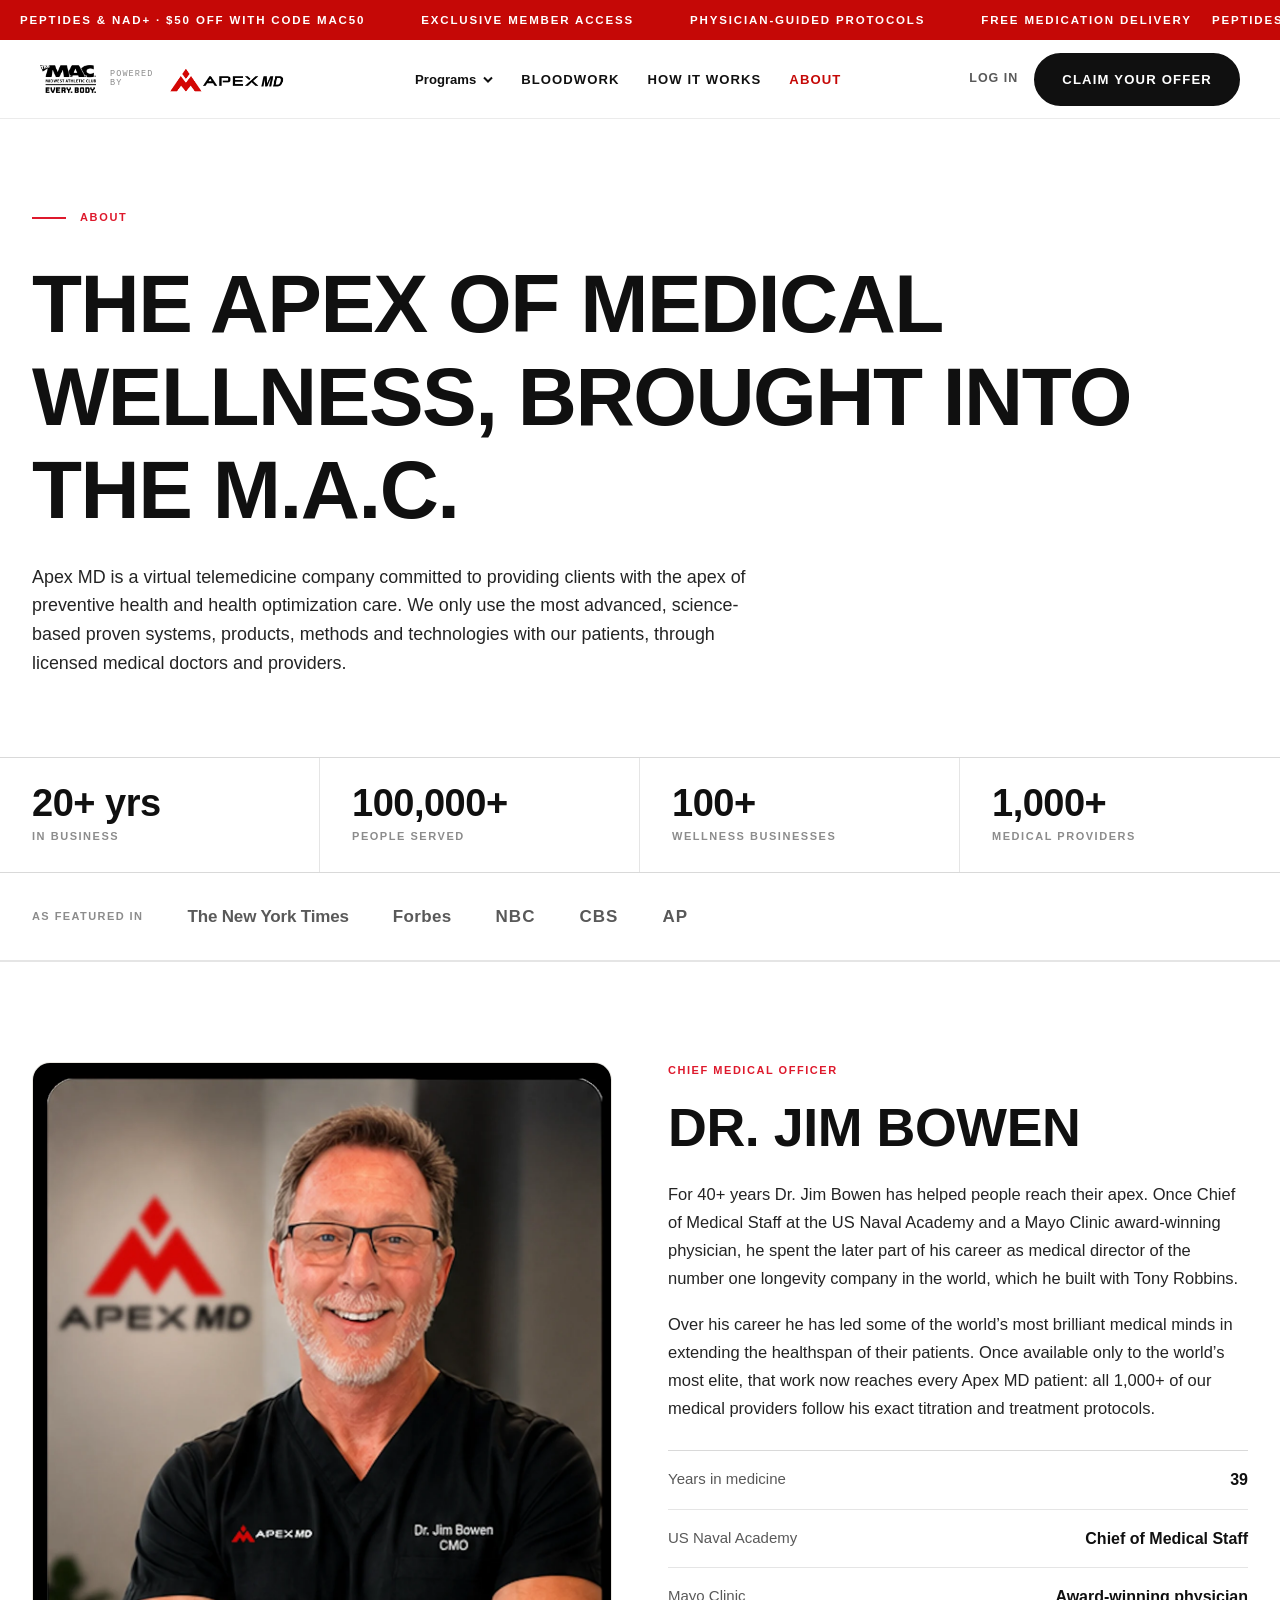
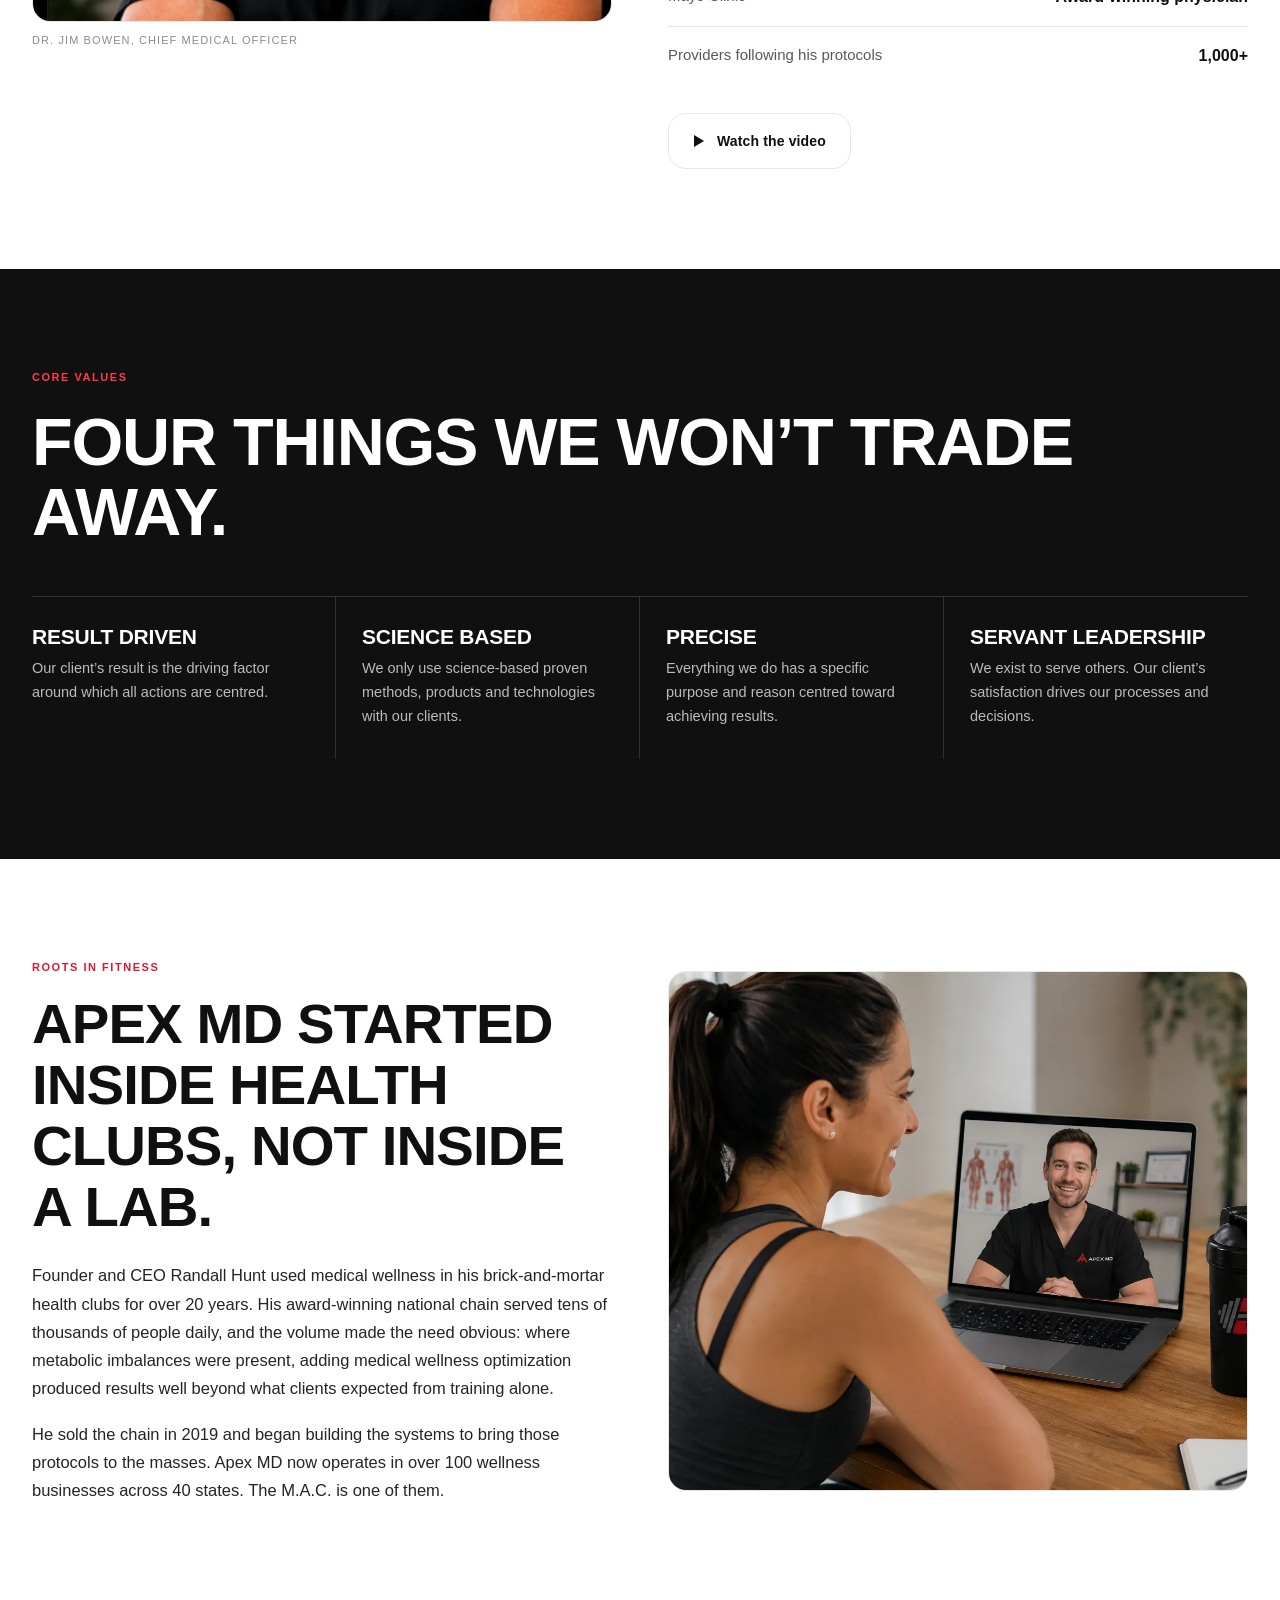
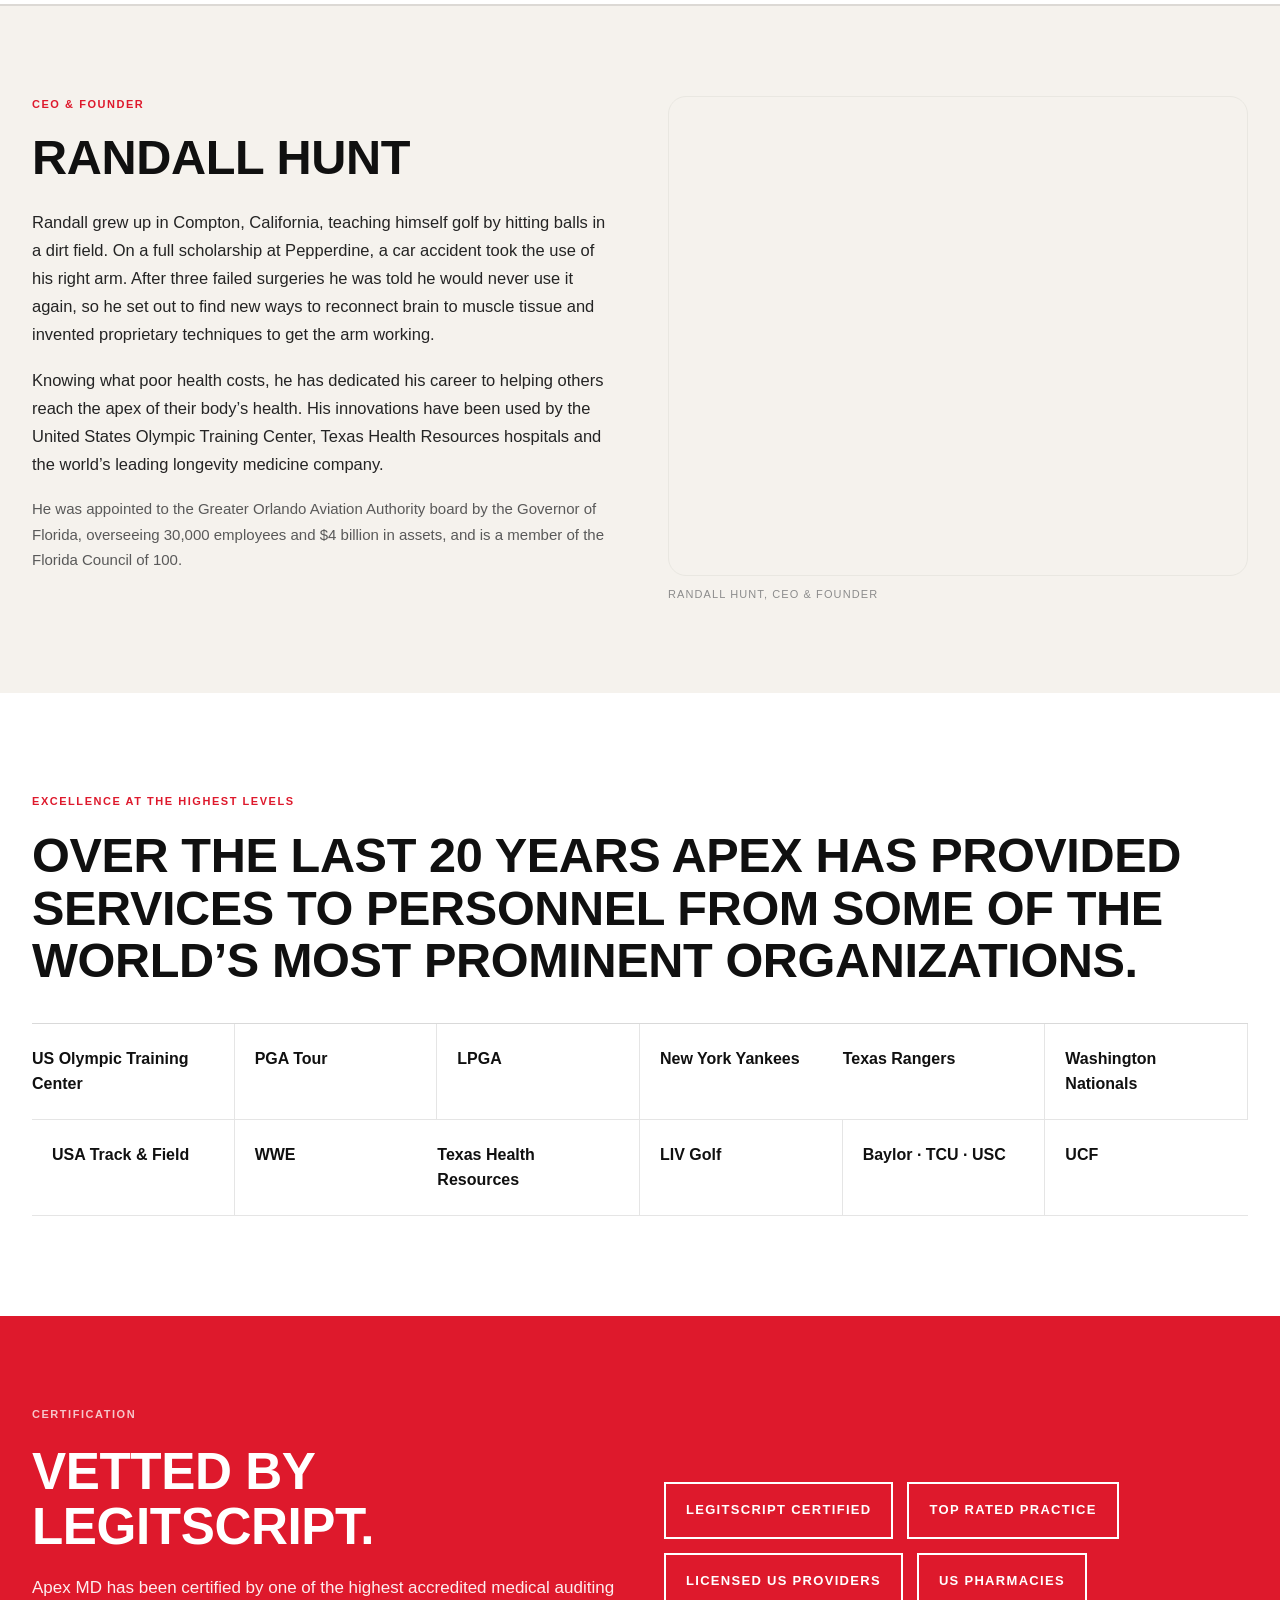
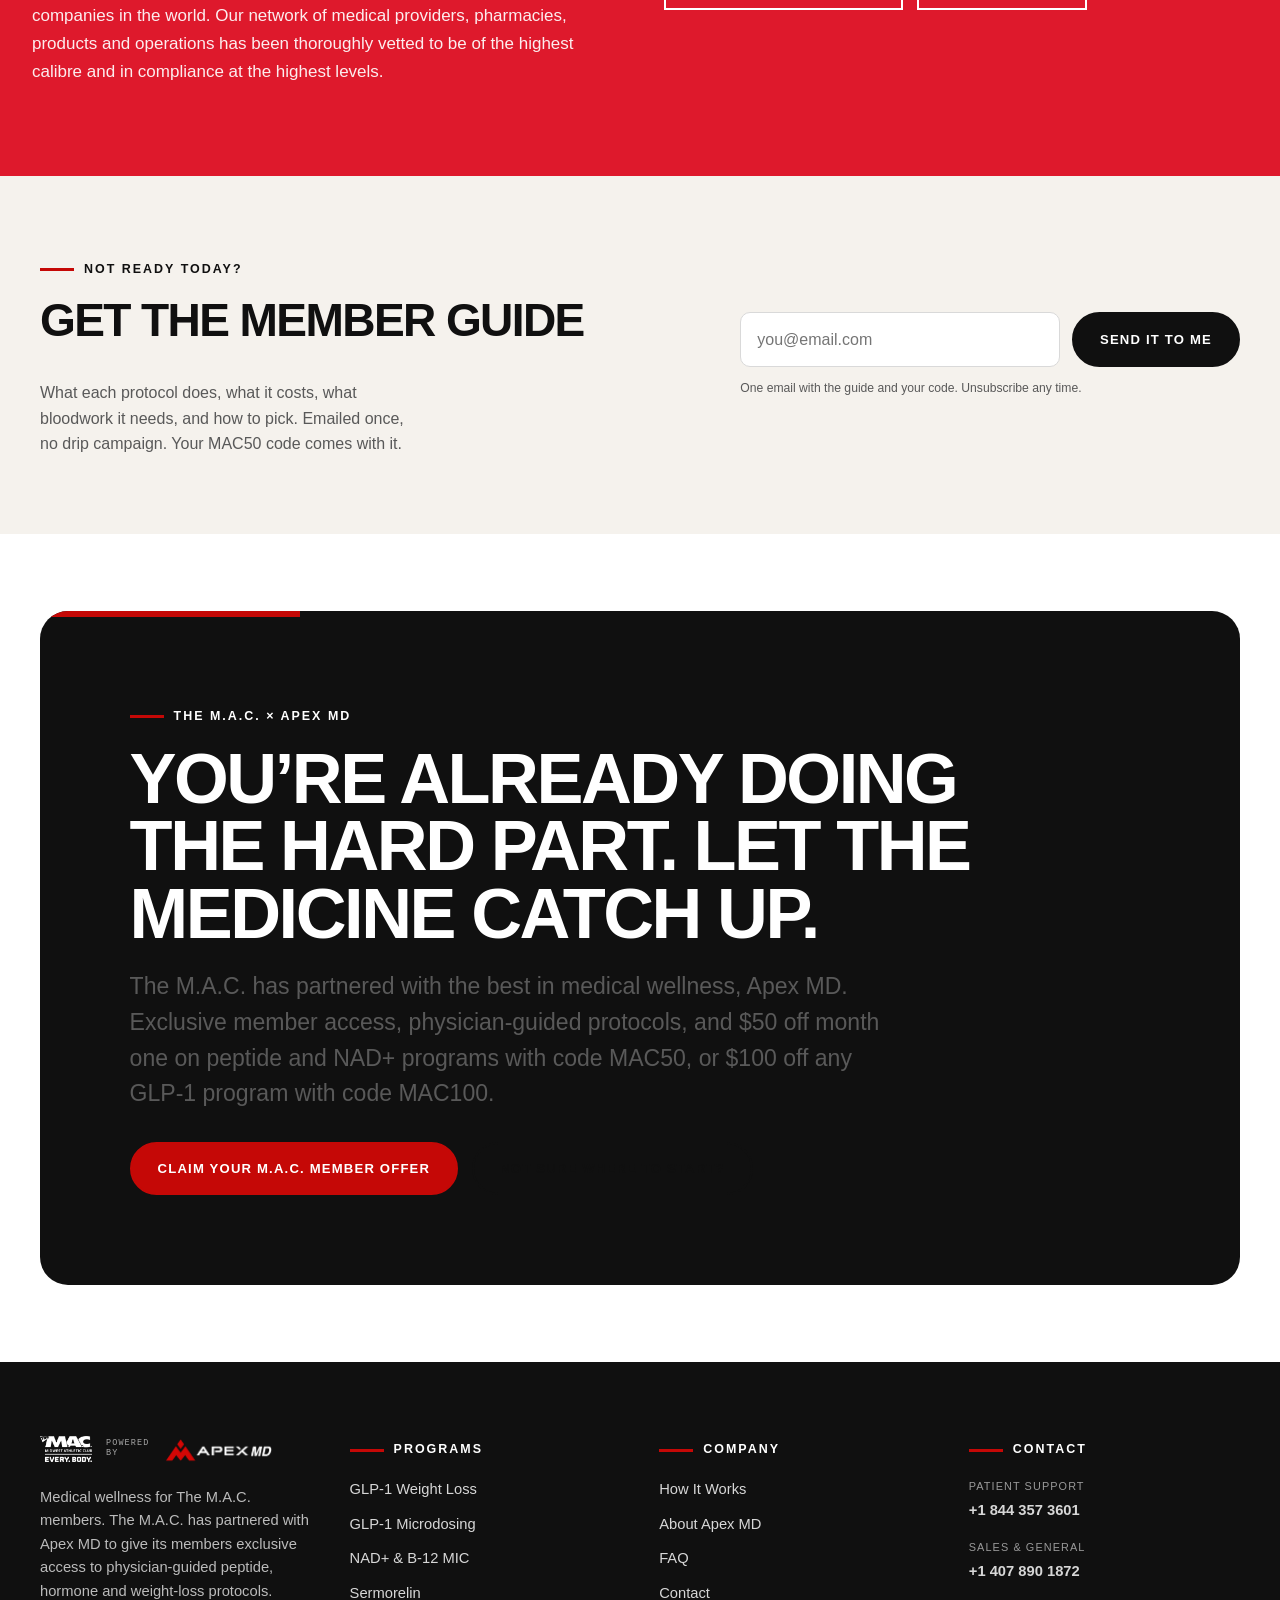
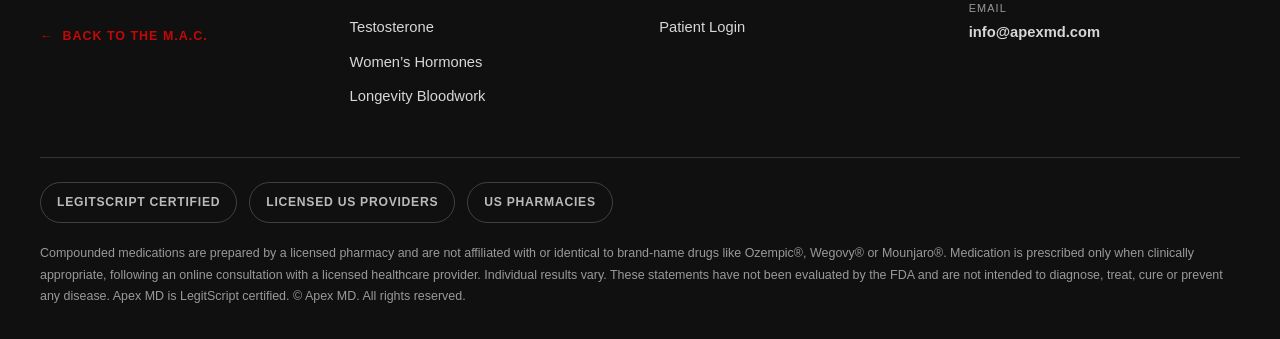
==== commit 071eb946: "Put every GLP-1 program on code MAC100 GLP-1 weight loss and microdosing both take $100 off month on" ====
--- a/about.html
+++ b/about.html
@@ -40,8 +40,8 @@
   <div class="sc-host" data-sc-name="_SiteHeader"><div style="position: sticky; top: 0px; z-index: 1000;">
   <div class="mac-offerbar">
     <div class="mac-offerbar__track">
-      <div class="mac-offerbar__set"><span>Peptides &amp; microdosing &middot; $50 off with code MAC50</span><span>Exclusive member access</span><span>Physician-guided protocols</span><span>Free medication delivery</span></div>
-      <div class="mac-offerbar__set" aria-hidden="true"><span>Peptides &amp; microdosing &middot; $50 off with code MAC50</span><span>Exclusive member access</span><span>Physician-guided protocols</span><span>Free medication delivery</span></div>
+      <div class="mac-offerbar__set"><span>Peptides &amp; NAD+ &middot; $50 off with code MAC50</span><span>Exclusive member access</span><span>Physician-guided protocols</span><span>Free medication delivery</span></div>
+      <div class="mac-offerbar__set" aria-hidden="true"><span>Peptides &amp; NAD+ &middot; $50 off with code MAC50</span><span>Exclusive member access</span><span>Physician-guided protocols</span><span>Free medication delivery</span></div>
     </div>
   </div>
   <header class="mac-header" style="position: static;">
@@ -279,7 +279,7 @@
     <div class="mac-cta">
       <div class="mac-kicker" style="color: var(--mac-white);">The M.A.C. × Apex MD</div>
       <h2>You’re Already Doing the Hard Part. Let the Medicine Catch Up.</h2>
-      <p class="mac-lead mac-muted" style="margin-bottom: 30px;">The M.A.C. has partnered with the best in medical wellness, Apex MD. Exclusive member access, physician-guided protocols, and $50 off month one on peptide and microdosing programs with code MAC50.</p>
+      <p class="mac-lead mac-muted" style="margin-bottom: 30px;">The M.A.C. has partnered with the best in medical wellness, Apex MD. Exclusive member access, physician-guided protocols, and $50 off month one on peptide and NAD+ programs with code MAC50, or $100 off any GLP-1 program with code MAC100.</p>
       <div style="display: flex; flex-wrap: wrap; gap: 14px;">
         <a class="mac-btn mac-btn--red" href="https://formmac.apexmd.com/?categoryId=weight-loss" target="_blank" rel="noopener">Claim Your M.A.C. Member Offer</a>
         <a class="mac-btn mac-btn--outline" href="how-it-works.html">Not Sure Where to Start?</a>
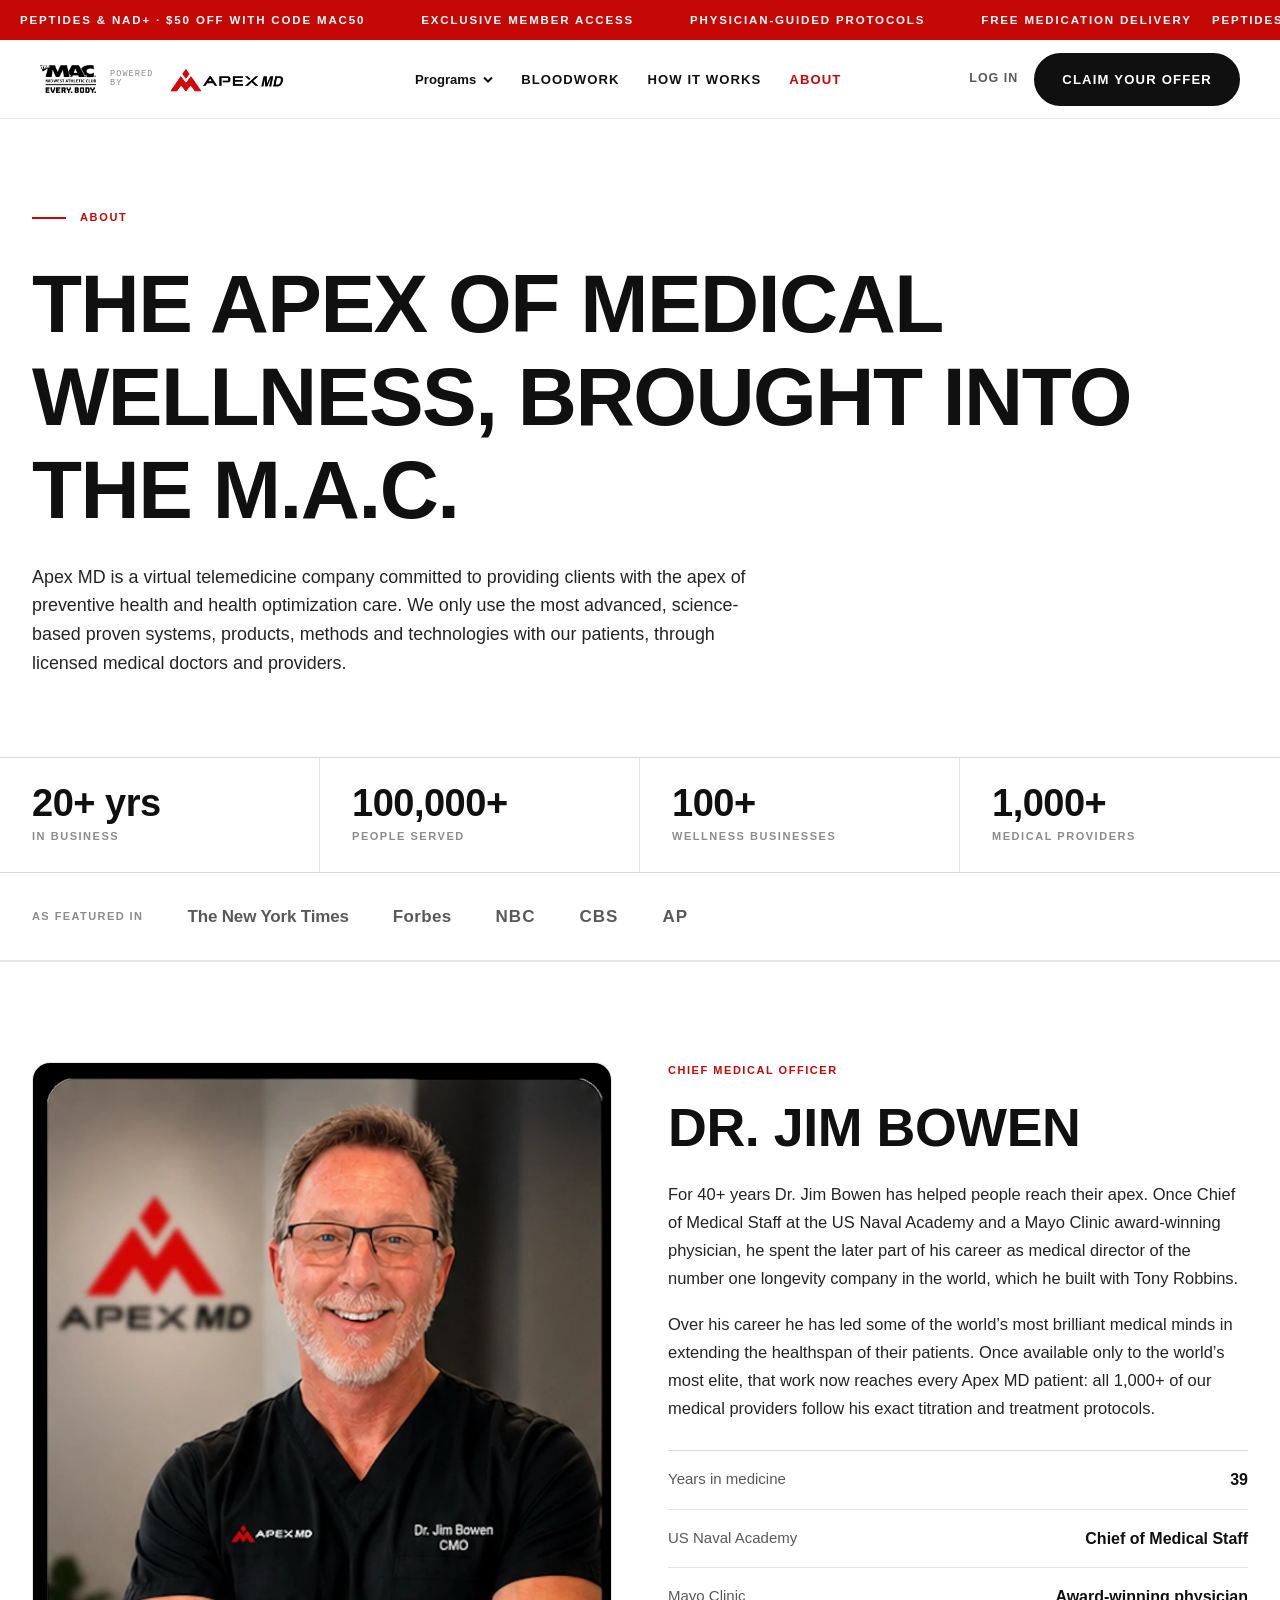
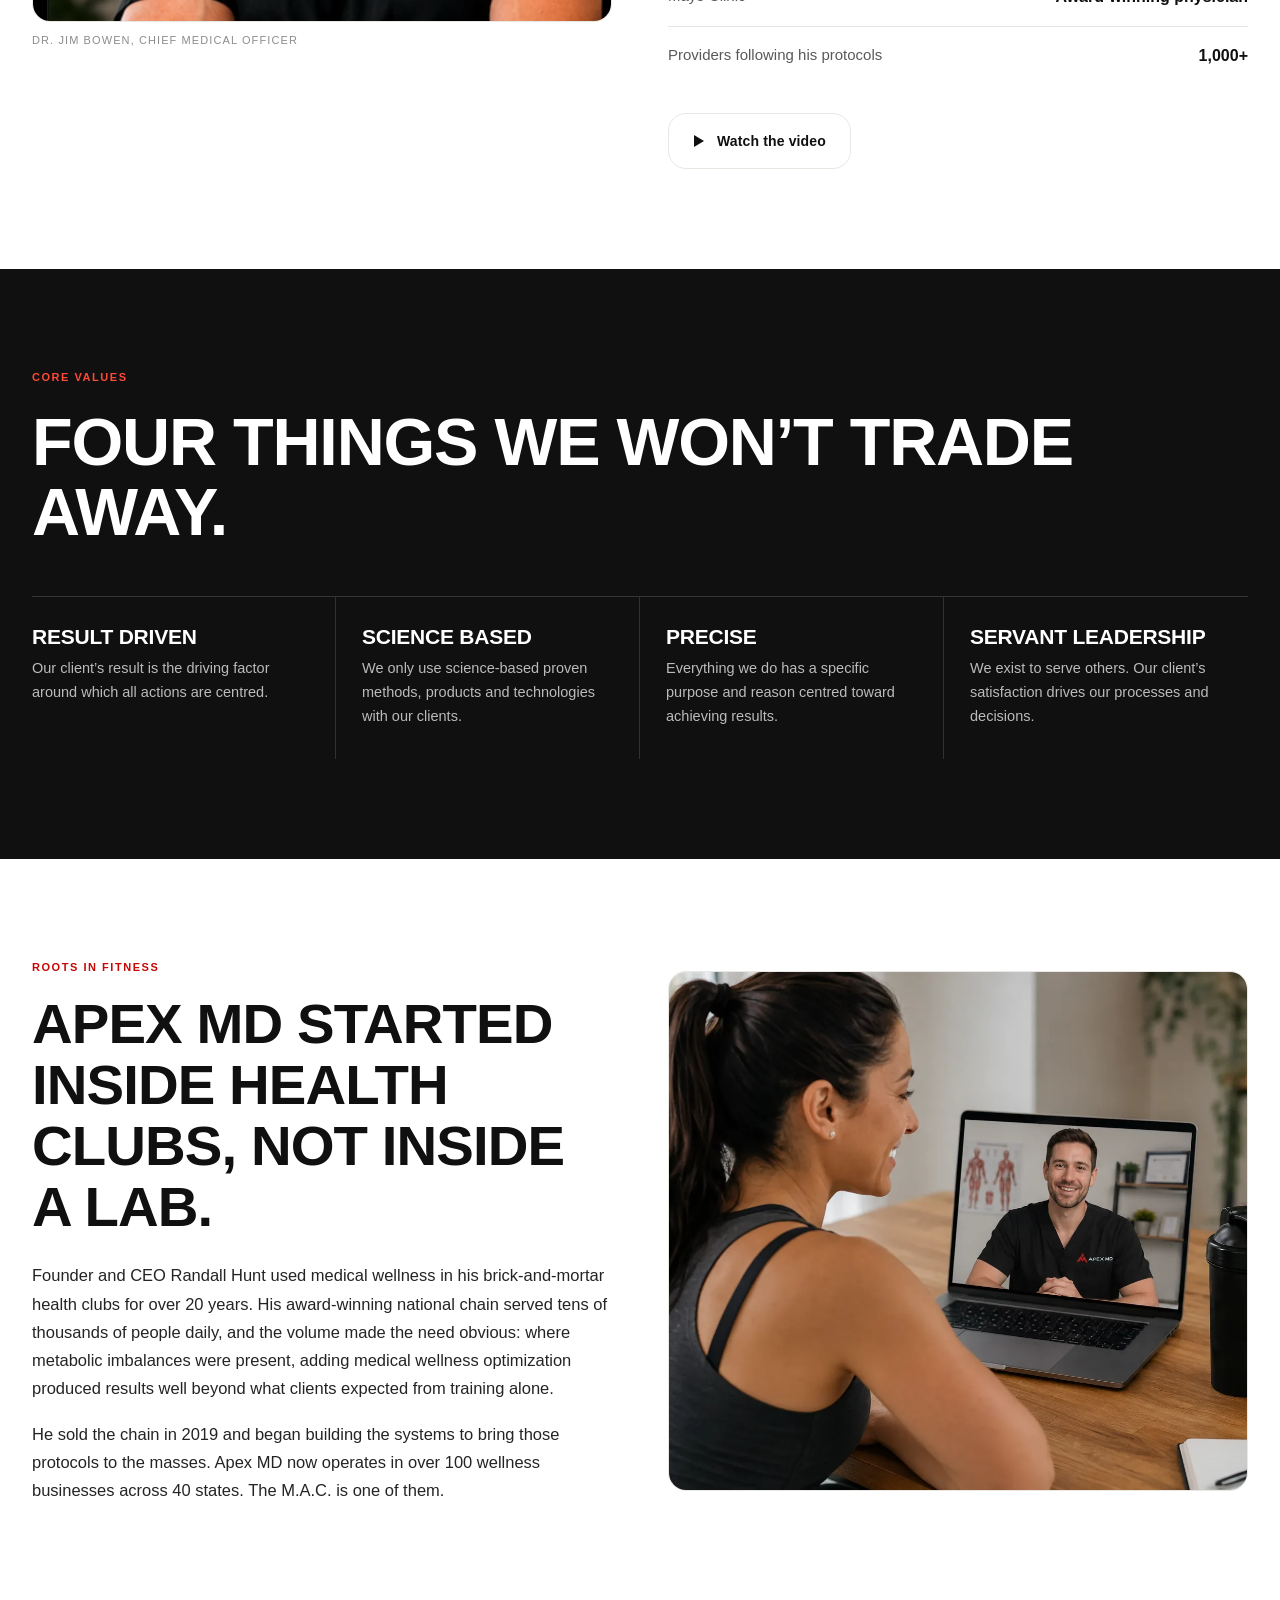
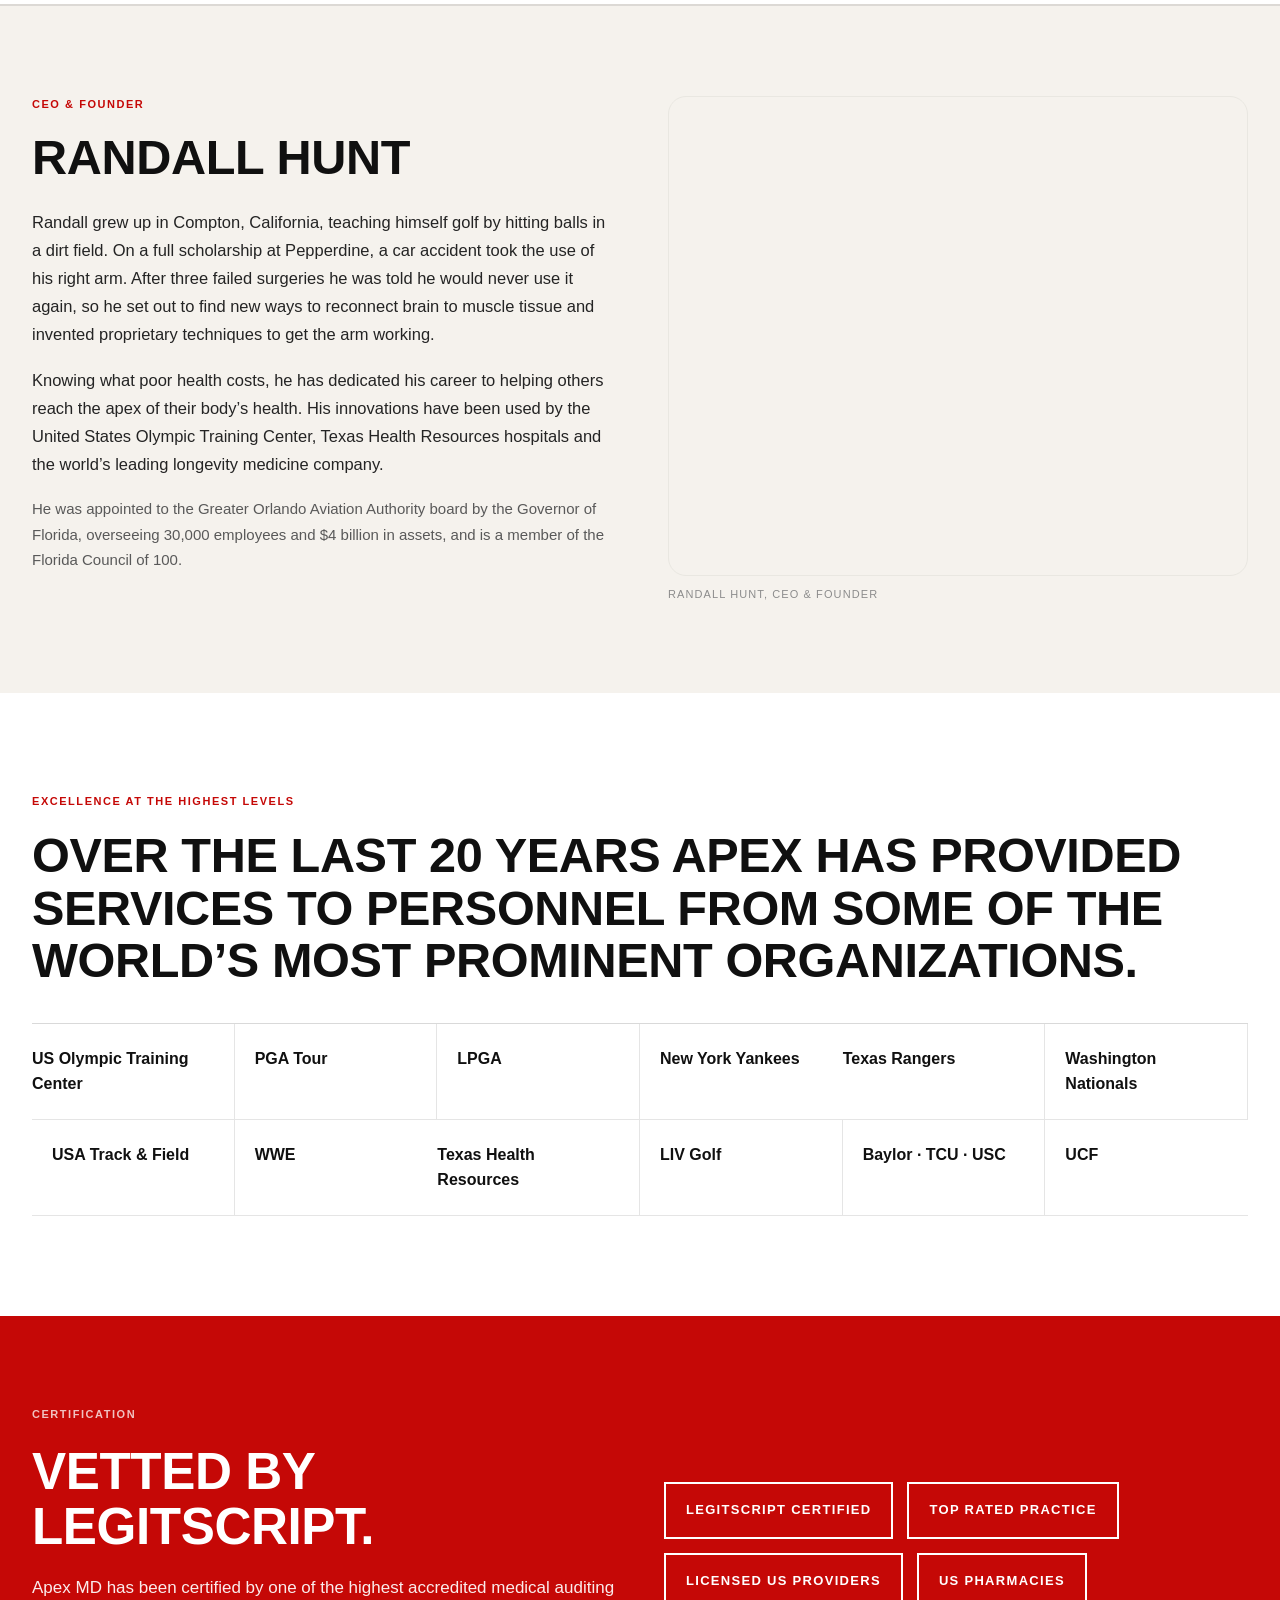
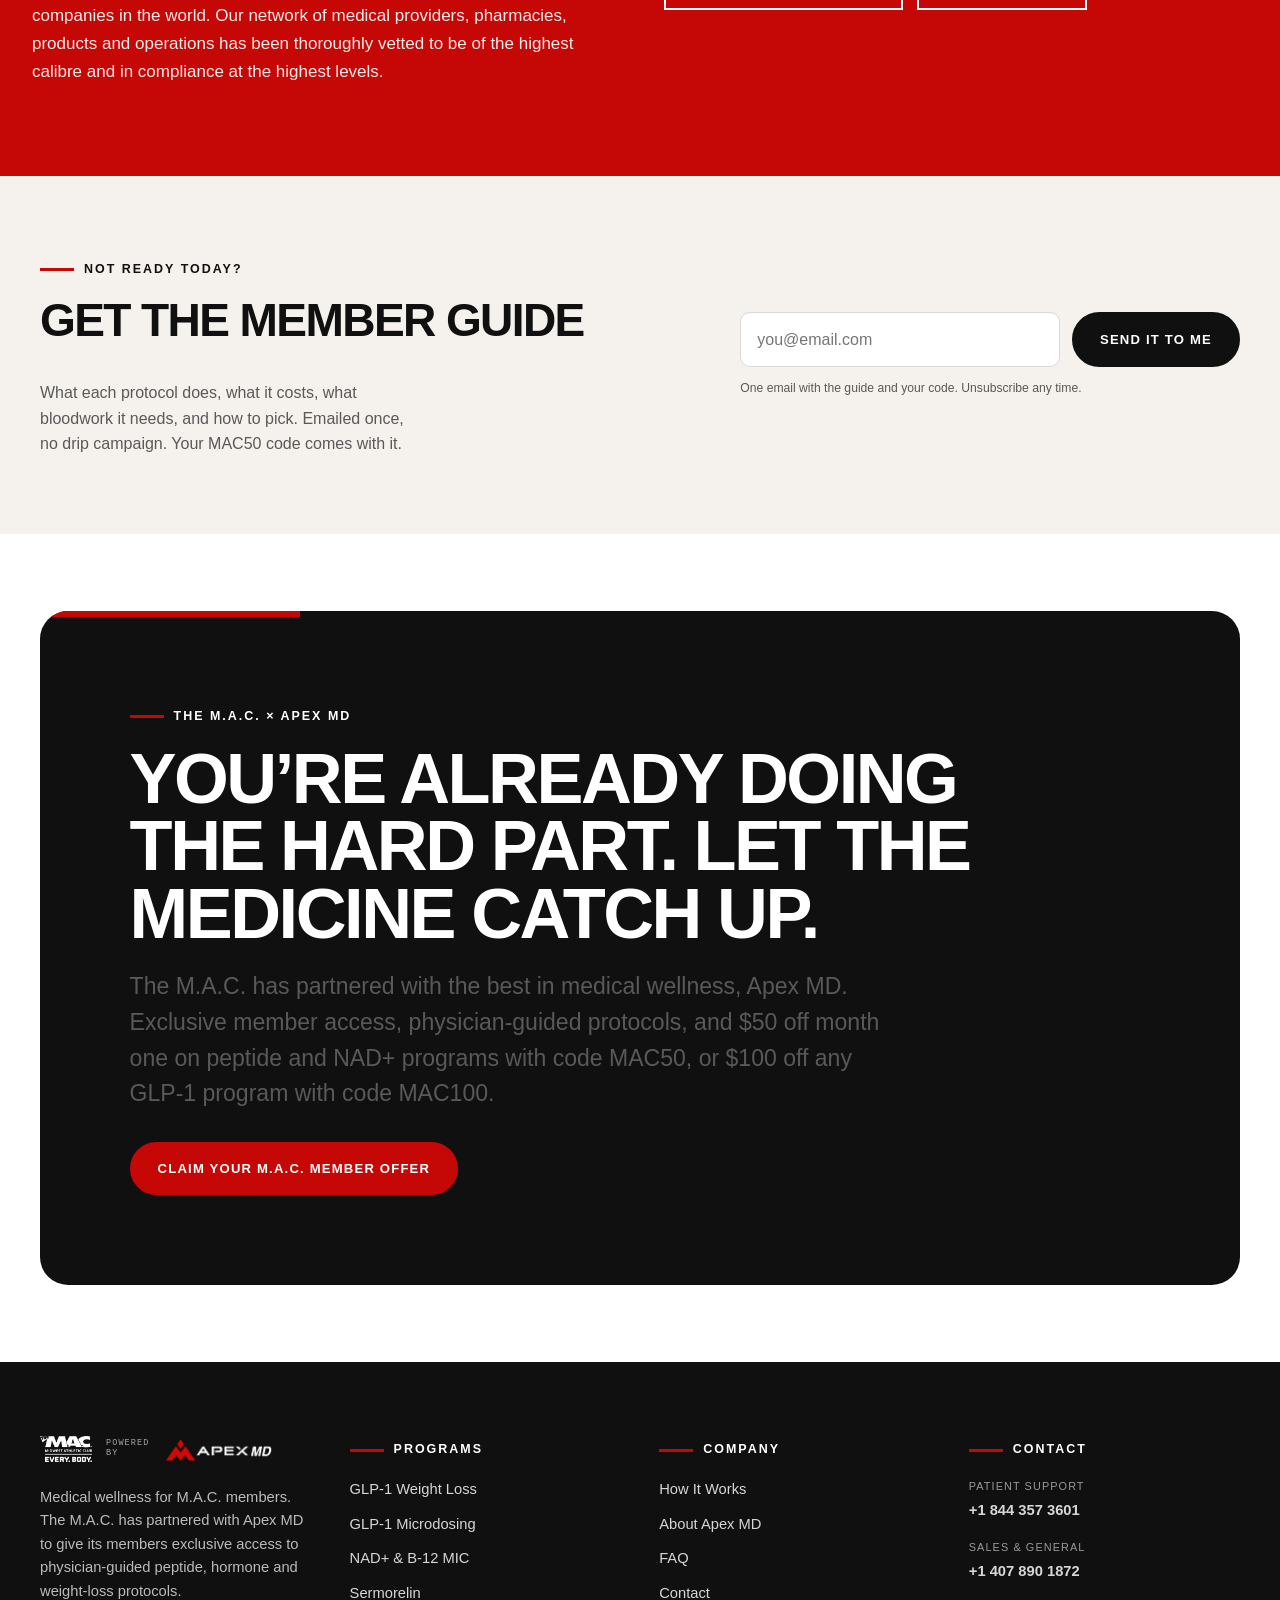
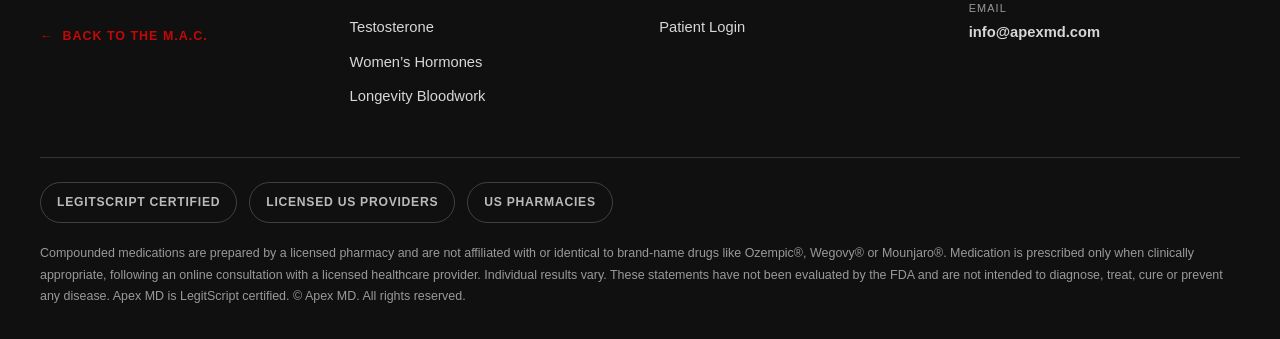
==== commit 9e9c840c: "Scrub the site of other partners and fix what the audit turned up Other partners - "Back to The M.A." ====
--- a/about.html
+++ b/about.html
@@ -93,8 +93,8 @@
   <section data-screen-label="Hero" style="border-bottom: 1px solid rgb(217, 217, 217);">
     <div style="max-width: 1320px; margin: 0px auto; padding: 90px 32px 80px;">
       <div style="display: flex; align-items: center; gap: 14px; margin-bottom: 30px;">
-        <span style="width: 34px; height: 2px; background: rgb(222, 25, 44); display: block;"></span>
-        <span style="font-size: 11px; font-weight: 700; letter-spacing: 0.15em; text-transform: uppercase; color: rgb(222, 25, 44);">About</span>
+        <span style="width: 34px; height: 2px; background: rgb(197, 8, 6); display: block;"></span>
+        <span style="font-size: 11px; font-weight: 700; letter-spacing: 0.15em; text-transform: uppercase; color: rgb(197, 8, 6);">About</span>
       </div>
       <h1 style="font-size: clamp(44px, 6.4vw, 96px); line-height: 1.14; letter-spacing: -0.018em; margin: 0px 0px 26px; max-width: 15em;">The Apex of Medical Wellness, Brought Into The M.A.C.</h1>
       <p style="font-size: clamp(16px, 1.4vw, 20px); line-height: 1.6; color: rgb(36, 36, 36); max-width: 42em; margin: 0px;">Apex MD is a virtual telemedicine company committed to providing clients with the apex of preventive health and health optimization care. We only use the most advanced, science-based proven systems, products, methods and technologies with our patients, through licensed medical doctors and providers.</p>
@@ -139,7 +139,7 @@
         <div style="font-size: 11px; letter-spacing: 0.1em; text-transform: uppercase; color: rgb(140, 140, 140); margin-top: 10px;">Dr. Jim Bowen, Chief Medical Officer</div>
       </div>
       <div>
-        <div style="font-size: 11px; font-weight: 700; letter-spacing: 0.14em; text-transform: uppercase; color: rgb(222, 25, 44); margin-bottom: 18px;">Chief Medical Officer</div>
+        <div style="font-size: 11px; font-weight: 700; letter-spacing: 0.14em; text-transform: uppercase; color: rgb(197, 8, 6); margin-bottom: 18px;">Chief Medical Officer</div>
         <h2 style="font-size: clamp(32px, 4.2vw, 56px); line-height: 1.08; letter-spacing: -0.008em; margin: 0px 0px 24px;">Dr. Jim Bowen</h2>
         <p style="font-size: 16.5px; line-height: 1.7; color: rgb(36, 36, 36); margin: 0px 0px 18px;">For 40+ years Dr. Jim Bowen has helped people reach their apex. Once Chief of Medical Staff at the US Naval Academy and a Mayo Clinic award-winning physician, he spent the later part of his career as medical director of the number one longevity company in the world, which he built with Tony Robbins.</p>
         <p style="font-size: 16.5px; line-height: 1.7; color: rgb(36, 36, 36); margin: 0px 0px 18px;">Over his career he has led some of the world’s most brilliant medical minds in extending the healthspan of their patients. Once available only to the world’s most elite, that work now reaches every Apex MD patient: all 1,000+ of our medical providers follow his exact titration and treatment protocols.</p>
@@ -159,7 +159,7 @@
 
   <section data-screen-label="Values" style="background: rgb(16, 16, 16); color: rgb(255, 255, 255);">
     <div style="max-width: 1320px; margin: 0px auto; padding: 100px 32px;">
-      <div style="font-size: 11px; font-weight: 700; letter-spacing: 0.14em; text-transform: uppercase; color: rgb(255, 59, 74); margin-bottom: 20px;">Core values</div>
+      <div style="font-size: 11px; font-weight: 700; letter-spacing: 0.14em; text-transform: uppercase; color: rgb(255, 74, 56); margin-bottom: 20px;">Core values</div>
       <h2 style="font-size: clamp(36px, 5.2vw, 74px); line-height: 1.06; letter-spacing: -0.018em; margin: 0px 0px 48px; max-width: 18em;">Four Things We Won’t Trade Away.</h2>
       <div style="display: grid; grid-template-columns: repeat(auto-fit, minmax(250px, 1fr)); border-top: 1px solid rgba(255, 255, 255, 0.16);">
         <div style="padding: 30px 26px 30px 0px; border-right: 1px solid rgba(255, 255, 255, 0.14);">
@@ -185,13 +185,13 @@
   <section data-screen-label="Roots" style="max-width: 1320px; margin: 0px auto; padding: 100px 32px;">
     <div style="display: grid; grid-template-columns: repeat(auto-fit, minmax(320px, 1fr)); gap: 56px; align-items: center;">
       <div>
-        <div style="font-size: 11px; font-weight: 700; letter-spacing: 0.14em; text-transform: uppercase; color: rgb(222, 25, 44); margin-bottom: 18px;">Roots in fitness</div>
+        <div style="font-size: 11px; font-weight: 700; letter-spacing: 0.14em; text-transform: uppercase; color: rgb(197, 8, 6); margin-bottom: 18px;">Roots in fitness</div>
         <h2 style="font-size: clamp(32px, 4.4vw, 58px); line-height: 1.08; letter-spacing: -0.016em; margin: 0px 0px 24px;">Apex MD started inside health clubs, not inside a lab.</h2>
         <p style="font-size: 16.5px; line-height: 1.7; color: rgb(36, 36, 36); margin: 0px 0px 18px;">Founder and CEO Randall Hunt used medical wellness in his brick-and-mortar health clubs for over 20 years. His award-winning national chain served tens of thousands of people daily, and the volume made the need obvious: where metabolic imbalances were present, adding medical wellness optimization produced results well beyond what clients expected from training alone.</p>
         <p style="font-size: 16.5px; line-height: 1.7; color: rgb(36, 36, 36); margin: 0px;">He sold the chain in 2019 and began building the systems to bring those protocols to the masses. Apex MD now operates in over 100 wellness businesses across 40 states. The M.A.C. is one of them.</p>
       </div>
       <div style="height: 520px; border: 1px solid rgb(233, 231, 225); border-radius: 18px; overflow: hidden;">
-        <img src="img/apex/telehealth-desk.webp?v=111303de" alt="A M.A.C. member on a telehealth visit" style="object-position: 30% 50%; width: 100%; height: 100%; object-fit: cover;" width="1536" height="1024" loading="lazy" decoding="async">
+        <img src="img/apex/telehealth-desk.webp?v=7c4cc34c" alt="A M.A.C. member on a telehealth visit" style="object-position: 30% 50%; width: 100%; height: 100%; object-fit: cover;" width="1536" height="1024" loading="lazy" decoding="async">
       </div>
     </div>
   </section>
@@ -200,7 +200,7 @@
     <div style="max-width: 1320px; margin: 0px auto; padding: 90px 32px;">
       <div style="display: grid; grid-template-columns: repeat(auto-fit, minmax(320px, 1fr)); gap: 56px; align-items: start;">
         <div>
-          <div style="font-size: 11px; font-weight: 700; letter-spacing: 0.14em; text-transform: uppercase; color: rgb(222, 25, 44); margin-bottom: 18px;">CEO &amp; Founder</div>
+          <div style="font-size: 11px; font-weight: 700; letter-spacing: 0.14em; text-transform: uppercase; color: rgb(197, 8, 6); margin-bottom: 18px;">CEO &amp; Founder</div>
           <h2 style="font-size: clamp(30px, 3.8vw, 50px); line-height: 1.08; letter-spacing: -0.008em; margin: 0px 0px 24px;">Randall Hunt</h2>
           <p style="font-size: 16.5px; line-height: 1.7; color: rgb(36, 36, 36); margin: 0px 0px 18px;">Randall grew up in Compton, California, teaching himself golf by hitting balls in a dirt field. On a full scholarship at Pepperdine, a car accident took the use of his right arm. After three failed surgeries he was told he would never use it again, so he set out to find new ways to reconnect brain to muscle tissue and invented proprietary techniques to get the arm working.</p>
           <p style="font-size: 16.5px; line-height: 1.7; color: rgb(36, 36, 36); margin: 0px 0px 18px;">Knowing what poor health costs, he has dedicated his career to helping others reach the apex of their body’s health. His innovations have been used by the United States Olympic Training Center, Texas Health Resources hospitals and the world’s leading longevity medicine company.</p>
@@ -217,7 +217,7 @@
   </section>
 
   <section data-screen-label="Organizations" style="max-width: 1320px; margin: 0px auto; padding: 100px 32px;">
-    <div style="font-size: 11px; font-weight: 700; letter-spacing: 0.14em; text-transform: uppercase; color: rgb(222, 25, 44); margin-bottom: 18px;">Excellence at the highest levels</div>
+    <div style="font-size: 11px; font-weight: 700; letter-spacing: 0.14em; text-transform: uppercase; color: rgb(197, 8, 6); margin-bottom: 18px;">Excellence at the highest levels</div>
     <h2 style="font-size: clamp(30px, 3.8vw, 50px); line-height: 1.08; letter-spacing: -0.008em; margin: 0px 0px 16px; max-width: 24em;">Over the last 20 years Apex has provided services to personnel from some of the world’s most prominent organizations.</h2>
     <div style="display: grid; grid-template-columns: repeat(auto-fit, minmax(200px, 1fr)); border-top: 1px solid rgb(217, 217, 217); margin-top: 36px;">
       <div style="padding: 22px 20px 22px 0px; border-right: 1px solid rgba(0, 0, 0, 0.1); border-bottom: 1px solid rgba(0, 0, 0, 0.1); font-size: 16px; font-weight: 700;">US Olympic Training Center</div>
@@ -235,7 +235,7 @@
     </div>
   </section>
 
-  <section data-screen-label="LegitScript" style="background: rgb(222, 25, 44); color: rgb(255, 255, 255);">
+  <section data-screen-label="LegitScript" style="background: rgb(197, 8, 6); color: rgb(255, 255, 255);">
     <div style="max-width: 1320px; margin: 0px auto; padding: 90px 32px;">
       <div style="display: grid; grid-template-columns: repeat(auto-fit, minmax(300px, 1fr)); gap: 48px; align-items: center;">
         <div>
@@ -294,8 +294,8 @@
           <span style="font-family: var(--mac-font-mono); font-size: 8.5px; line-height: 1.1; letter-spacing: 0.13em; text-transform: uppercase; color: rgba(255,255,255,0.62); white-space: nowrap;">Powered<br>by</span>
           <img src="img/mac/logo-apex-white.webp?v=296ee9a3" alt="Apex MD" style="height: 30px; width: auto;" width="900" height="241" loading="lazy" decoding="async">
         </div>
-        <p style="max-width: 34em; color: rgb(187, 187, 187); font-size: 0.92rem;">Medical wellness for The M.A.C. members. The M.A.C. has partnered with Apex MD to give its members exclusive access to physician-guided peptide, hormone and weight-loss protocols.</p>
-        <a href="https://www.defined.com" style="display: inline-flex; align-items: center; gap: 9px; color: var(--mac-red); font-size: 0.78rem; font-weight: 800; letter-spacing: 0.08em; text-transform: uppercase;"><span>←</span><span>Back to The M.A.C.</span></a>
+        <p style="max-width: 34em; color: rgb(187, 187, 187); font-size: 0.92rem;">Medical wellness for M.A.C. members. The M.A.C. has partnered with Apex MD to give its members exclusive access to physician-guided peptide, hormone and weight-loss protocols.</p>
+        <a href="https://the-mac.com" target="_blank" rel="noopener" style="display: inline-flex; align-items: center; gap: 9px; color: var(--mac-red); font-size: 0.78rem; font-weight: 800; letter-spacing: 0.08em; text-transform: uppercase;"><span>←</span><span>Back to The M.A.C.</span></a>
       </div>
       <div>
         <div class="mac-kicker" style="color: var(--mac-white);">Programs</div>
